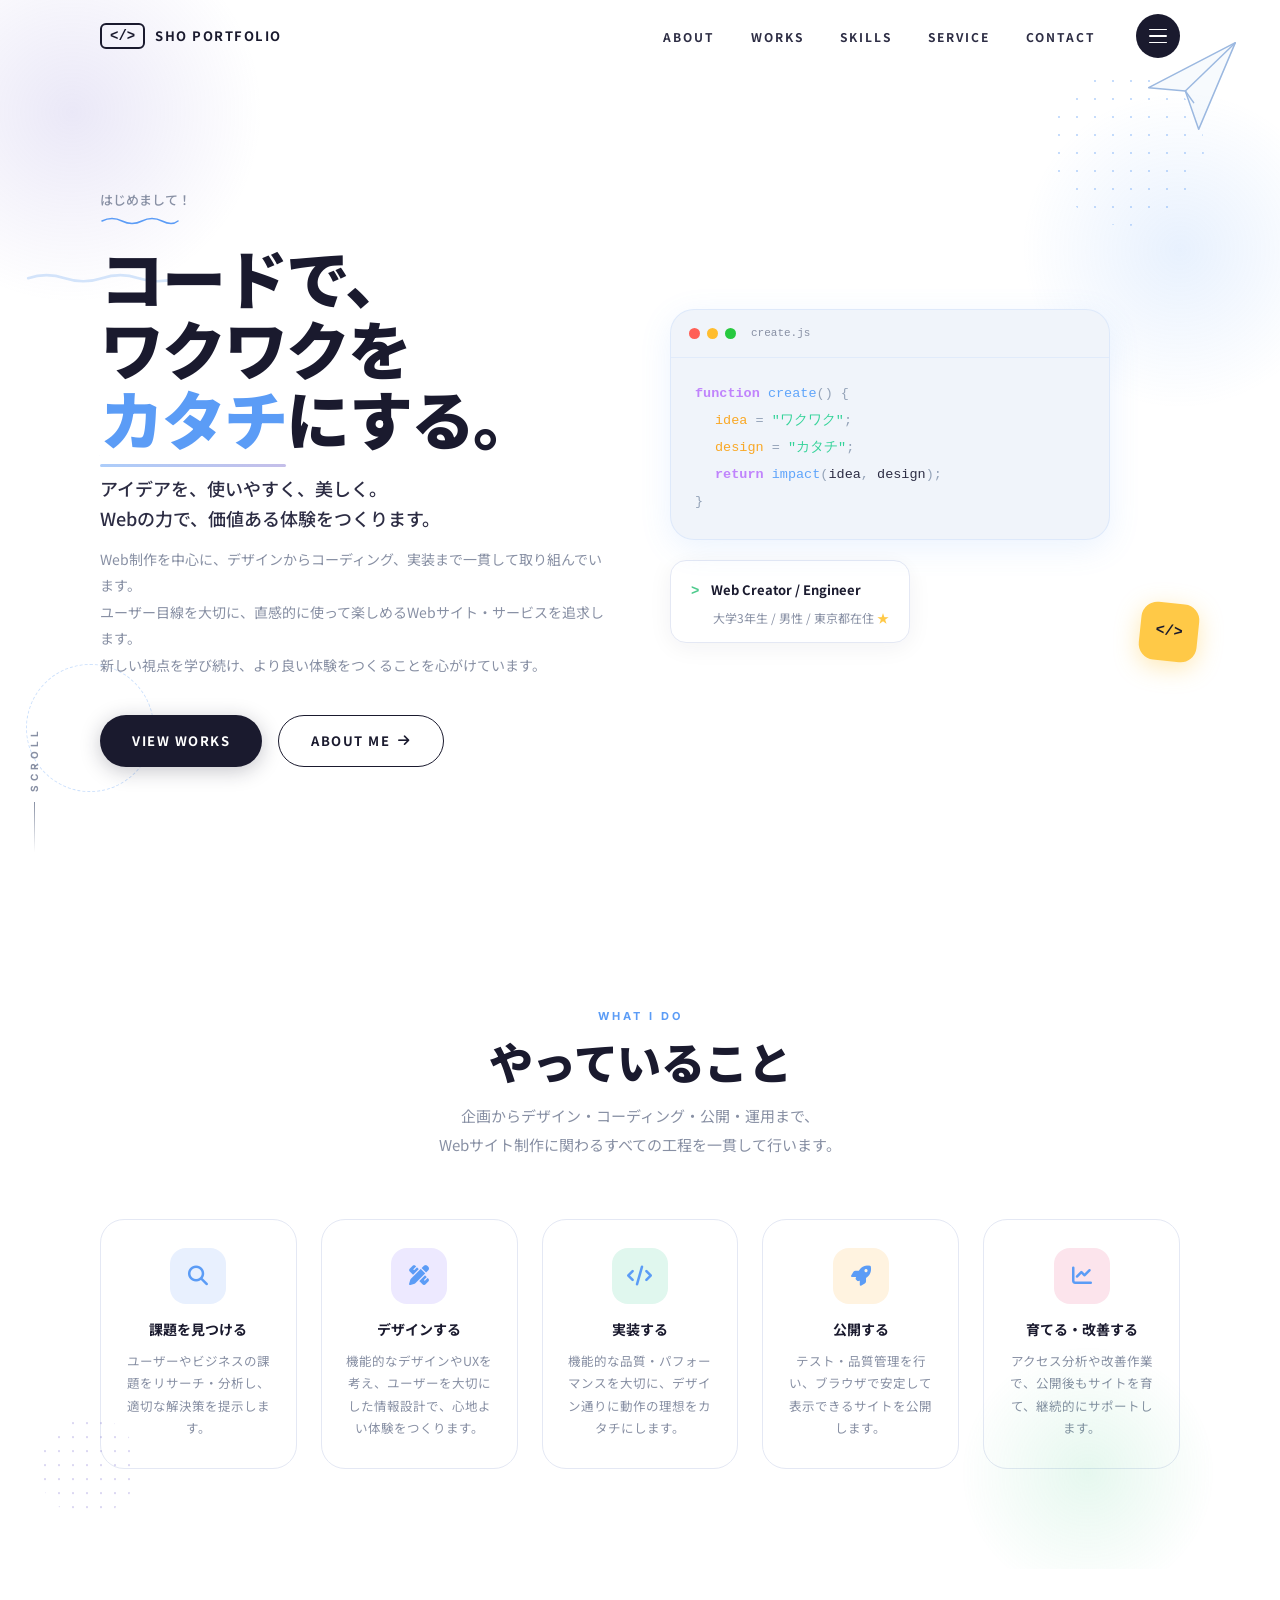
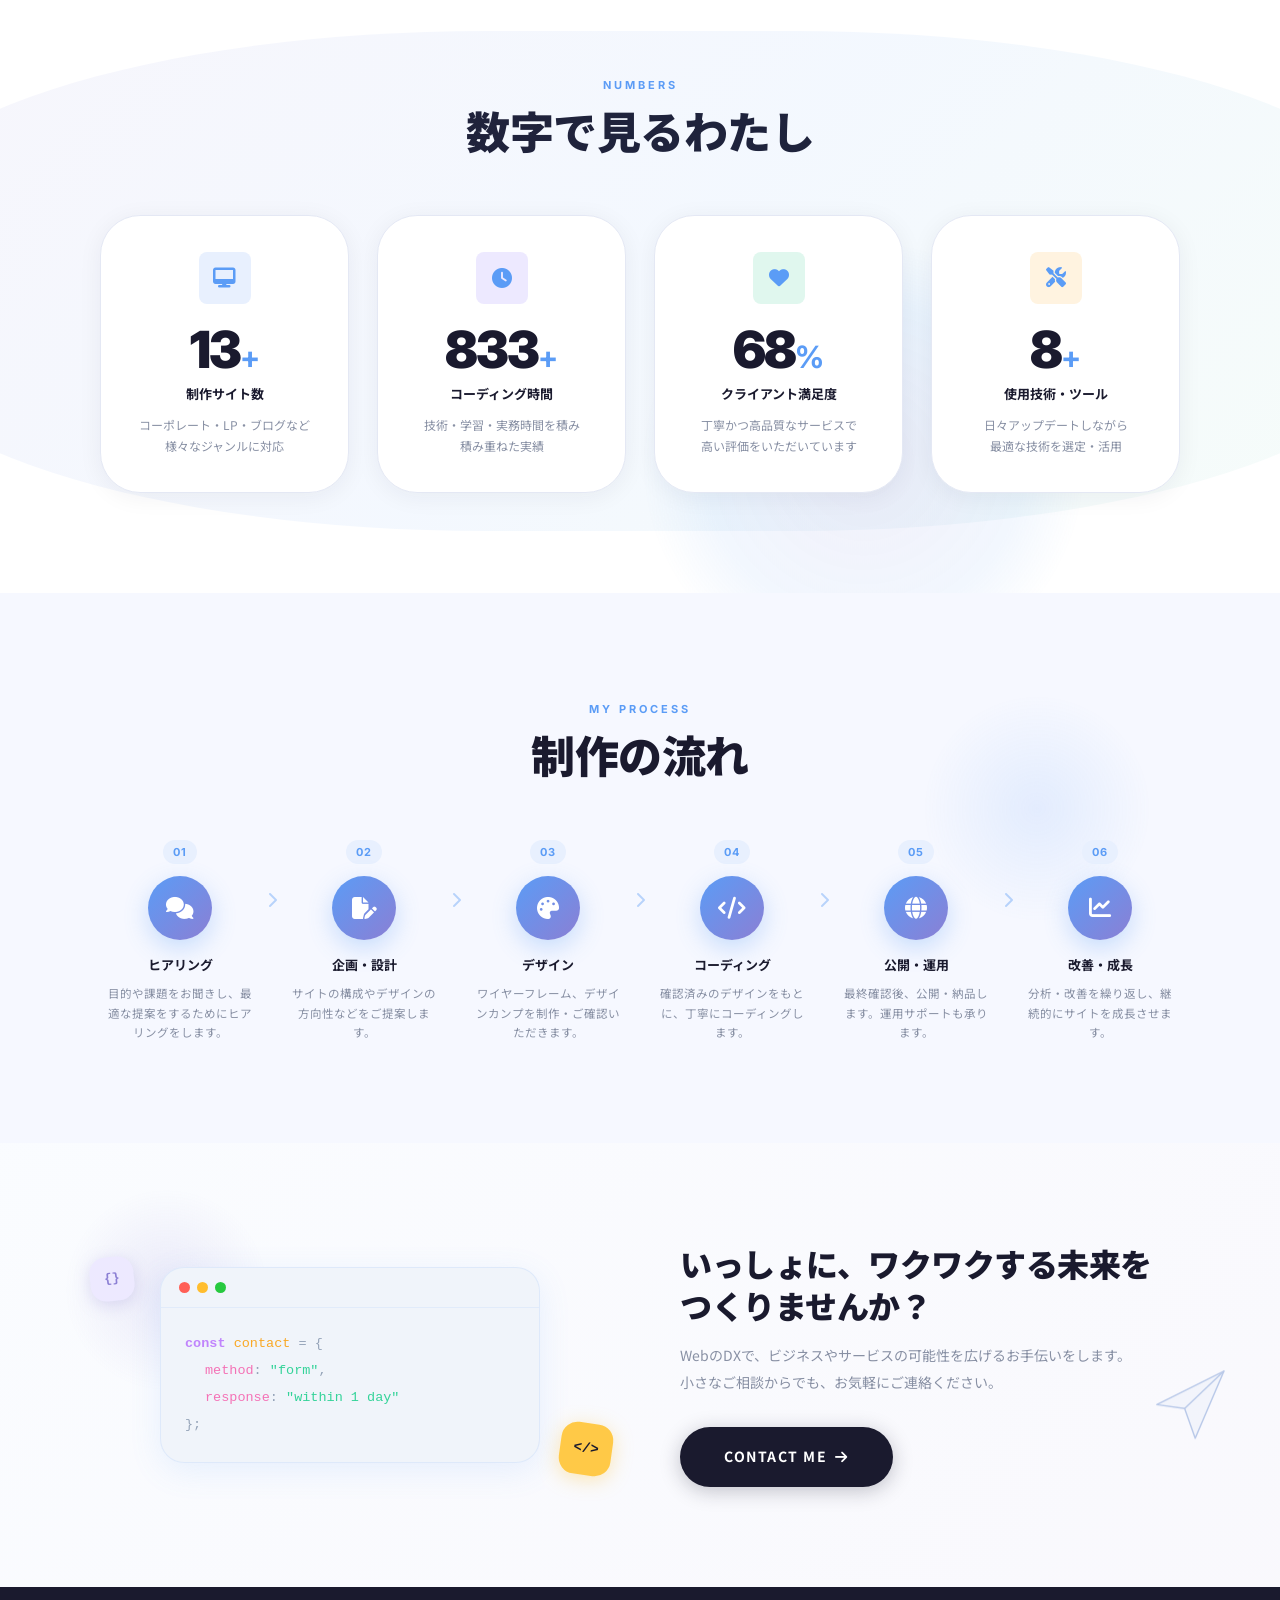
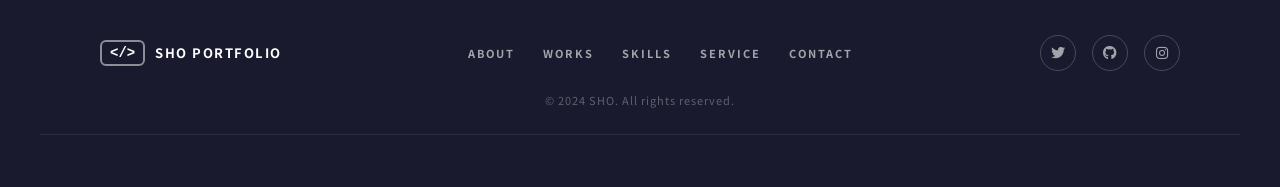
==== portfoliov3/index.html @ 8bfba723 "a" ====
<!DOCTYPE html>
<html lang="ja">
<head>
  <meta charset="UTF-8">
  <meta name="viewport" content="width=device-width, initial-scale=1.0">
  <title>SHO PORTFOLIO | Web Creator &amp; Engineer</title>
  <meta name="description" content="アイデアをカタチにするWeb Creator & Engineer SHOのポートフォリオサイト。">
  <link rel="preconnect" href="https://fonts.googleapis.com">
  <link rel="preconnect" href="https://fonts.gstatic.com" crossorigin>
  <link href="https://fonts.googleapis.com/css2?family=Noto+Sans+JP:wght@300;400;500;700;900&family=Inter:wght@300;400;500;600;700;900&display=swap" rel="stylesheet">
  <link rel="stylesheet" href="https://cdnjs.cloudflare.com/ajax/libs/font-awesome/6.5.1/css/all.min.css">
  <link rel="stylesheet" href="css/style.css">
</head>
<body class="page-top">

  <!-- ============================
       HEADER
  ============================= -->
  <header class="header" id="header">
    <div class="container header-inner">
      <a href="index.html" class="logo">
        <span class="logo-bracket">&lt;/&gt;</span>
        <span class="logo-text">SHO PORTFOLIO</span>
      </a>
      <nav class="gnav" id="gnav">
        <ul class="gnav-list">
          <li><a href="about.html" class="gnav-link">ABOUT</a></li>
          <li><a href="works.html" class="gnav-link">WORKS</a></li>
          <li><a href="skills.html" class="gnav-link">SKILLS</a></li>
          <li><a href="service.html" class="gnav-link">SERVICE</a></li>
          <li><a href="#contact" class="gnav-link">CONTACT</a></li>
        </ul>
      </nav>
      <button class="menu-toggle" id="menuToggle" aria-label="メニューを開く" aria-expanded="false">
        <span class="menu-toggle-icon">
          <span class="bar"></span>
          <span class="bar"></span>
          <span class="bar"></span>
        </span>
      </button>
    </div>
  </header>

  <!-- ============================
       FULLSCREEN MENU
  ============================= -->
  <div class="fullscreen-nav" id="fullscreenNav" aria-hidden="true">
    <div class="fullscreen-nav-bg"></div>
    <div class="fullscreen-nav-inner">
      <nav class="fullscreen-menu-nav">
        <ul>
          <li class="fn-item" style="--i:1"><a href="index.html" class="fn-link"><span class="fn-num">00.</span>TOP</a></li>
          <li class="fn-item" style="--i:2"><a href="about.html" class="fn-link"><span class="fn-num">01.</span>ABOUT</a></li>
          <li class="fn-item" style="--i:3"><a href="works.html" class="fn-link"><span class="fn-num">02.</span>WORKS</a></li>
          <li class="fn-item" style="--i:4"><a href="skills.html" class="fn-link"><span class="fn-num">03.</span>SKILLS</a></li>
          <li class="fn-item" style="--i:5"><a href="service.html" class="fn-link"><span class="fn-num">04.</span>SERVICE</a></li>
          <li class="fn-item" style="--i:6"><a href="#contact" class="fn-link"><span class="fn-num">05.</span>CONTACT</a></li>
        </ul>
      </nav>
      <div class="fullscreen-nav-footer">
        <div class="fn-social">
          <a href="#" class="fn-social-link" aria-label="Twitter"><i class="fab fa-twitter"></i></a>
          <a href="#" class="fn-social-link" aria-label="GitHub"><i class="fab fa-github"></i></a>
          <a href="#" class="fn-social-link" aria-label="Instagram"><i class="fab fa-instagram"></i></a>
        </div>
        <p class="fn-copy">&copy; 2024 SHO. All rights reserved.</p>
      </div>
    </div>
  </div>

  <main>
    <!-- ============================
         HERO
    ============================= -->
    <section class="hero" id="top">
      <!-- 装飾要素 -->
      <div class="deco deco-blob-purple" data-parallax="-0.08" aria-hidden="true"></div>
      <div class="deco deco-blob-blue"   data-parallax="0.05"  aria-hidden="true"></div>
      <div class="deco deco-dots"        data-parallax="0.07"  aria-hidden="true"></div>
      <div class="deco deco-circle"      data-parallax="-0.04" aria-hidden="true"></div>
      <div class="deco deco-airplane"    data-parallax="-0.1"  aria-hidden="true">
        <svg viewBox="0 0 120 120" fill="none" xmlns="http://www.w3.org/2000/svg">
          <path d="M8 62 L112 8 L68 112 L52 66 Z" stroke="#9bb8e0" stroke-width="1.8" stroke-linejoin="round" fill="rgba(155,184,224,0.08)"/>
          <path d="M52 66 L112 8" stroke="#9bb8e0" stroke-width="1.8"/>
          <path d="M52 66 L62 80" stroke="#9bb8e0" stroke-width="1.8" stroke-linecap="round"/>
        </svg>
      </div>
      <div class="deco deco-squiggle-1" aria-hidden="true">
        <svg viewBox="0 0 150 16" fill="none"><path d="M2 8 Q20 2 38 8 Q56 14 74 8 Q92 2 110 8 Q128 14 148 8" stroke="#b8d4f8" stroke-width="2.5" fill="none" stroke-linecap="round"/></svg>
      </div>

      <!-- スクロールインジケーター（hero 直下に配置） -->
      <div class="scroll-indicator" aria-hidden="true">
        <span class="scroll-text">SCROLL</span>
        <span class="scroll-line"></span>
      </div>

      <div class="container hero-inner">
        <!-- 左：テキストコンテンツ -->
        <div class="hero-content" data-animate="fade-up">
          <p class="hero-greeting">
            はじめまして！
            <svg class="greeting-squiggle" viewBox="0 0 80 10" fill="none"><path d="M2 6 Q12 1 22 6 Q32 11 42 6 Q52 1 62 6 Q72 11 78 6" stroke="#5b9cf6" stroke-width="1.5" fill="none" stroke-linecap="round"/></svg>
          </p>
          <h1 class="hero-heading">
            コードで、<br>
            ワクワクを<br>
            <em class="hero-heading-accent">カタチ</em>にする。
          </h1>
          <p class="hero-sub">
            アイデアを、使いやすく、美しく。<br>
            Webの力で、価値ある体験をつくります。
          </p>
          <p class="hero-desc">
            Web制作を中心に、デザインからコーディング、実装まで一貫して取り組んでいます。<br>
            ユーザー目線を大切に、直感的に使って楽しめるWebサイト・サービスを追求します。<br>
            新しい視点を学び続け、より良い体験をつくることを心がけています。
          </p>
          <div class="hero-actions">
            <a href="works.html" class="btn btn-primary">VIEW WORKS</a>
            <a href="about.html" class="btn btn-ghost">ABOUT ME <i class="fas fa-arrow-right"></i></a>
          </div>
        </div>

        <!-- 右：コードウィンドウ -->
        <div class="hero-visual" data-animate="fade-up" data-delay="200">
          <div class="code-window float-anim">
            <div class="code-win-bar">
              <span class="win-dot dot-red"></span>
              <span class="win-dot dot-yellow"></span>
              <span class="win-dot dot-green"></span>
              <span class="win-filename">create.js</span>
            </div>
            <div class="code-win-body">
              <div class="code-line"><span class="tk-keyword">function</span> <span class="tk-fn">create</span><span class="tk-punc">() {</span></div>
              <div class="code-line code-indent"><span class="tk-var">idea</span> <span class="tk-op">=</span> <span class="tk-string">"ワクワク"</span><span class="tk-punc">;</span></div>
              <div class="code-line code-indent"><span class="tk-var">design</span> <span class="tk-op">=</span> <span class="tk-string">"カタチ"</span><span class="tk-punc">;</span></div>
              <div class="code-line code-indent"><span class="tk-keyword">return</span> <span class="tk-fn">impact</span><span class="tk-punc">(</span>idea<span class="tk-punc">,</span> design<span class="tk-punc">);</span></div>
              <div class="code-line"><span class="tk-punc">}</span></div>
            </div>
          </div>
          <div class="code-badge float-anim-delay" aria-hidden="true">
            <span>&lt;/&gt;</span>
          </div>
          <div class="hero-badge">
            <span class="badge-prompt">&gt;</span>
            <span class="badge-role">Web Creator / Engineer</span>
            <div class="badge-info">大学3年生 / 男性 / 東京都在住 <span class="badge-star">★</span></div>
          </div>
        </div>
      </div>
    </section>

    <!-- ============================
         WHAT I DO
    ============================= -->
    <section class="what-i-do section">
      <div class="deco deco-blob-green" data-parallax="0.04" aria-hidden="true"></div>
      <div class="deco deco-dots-sm"   data-parallax="0.06" aria-hidden="true"></div>
      <div class="container">
        <div class="section-header" data-animate="fade-up">
          <p class="section-label">What I Do</p>
          <h2 class="section-title">やっていること</h2>
          <p class="section-desc">
            企画からデザイン・コーディング・公開・運用まで、<br>
            Webサイト制作に関わるすべての工程を一貫して行います。
          </p>
        </div>

        <div class="what-grid">
          <div class="what-card" data-animate="fade-up" data-delay="0">
            <div class="what-icon-wrap" style="--icon-clr:#e8f0fe">
              <i class="fas fa-magnifying-glass"></i>
            </div>
            <h3 class="what-title">課題を見つける</h3>
            <p class="what-text">ユーザーやビジネスの課題をリサーチ・分析し、適切な解決策を提示します。</p>
          </div>
          <div class="what-card" data-animate="fade-up" data-delay="80">
            <div class="what-icon-wrap" style="--icon-clr:#ede9ff">
              <i class="fas fa-pen-ruler"></i>
            </div>
            <h3 class="what-title">デザインする</h3>
            <p class="what-text">機能的なデザインやUXを考え、ユーザーを大切にした情報設計で、心地よい体験をつくります。</p>
          </div>
          <div class="what-card" data-animate="fade-up" data-delay="160">
            <div class="what-icon-wrap" style="--icon-clr:#e0f7ee">
              <i class="fas fa-code"></i>
            </div>
            <h3 class="what-title">実装する</h3>
            <p class="what-text">機能的な品質・パフォーマンスを大切に、デザイン通りに動作の理想をカタチにします。</p>
          </div>
          <div class="what-card" data-animate="fade-up" data-delay="240">
            <div class="what-icon-wrap" style="--icon-clr:#fff3e0">
              <i class="fas fa-rocket"></i>
            </div>
            <h3 class="what-title">公開する</h3>
            <p class="what-text">テスト・品質管理を行い、ブラウザで安定して表示できるサイトを公開します。</p>
          </div>
          <div class="what-card" data-animate="fade-up" data-delay="320">
            <div class="what-icon-wrap" style="--icon-clr:#fce4ec">
              <i class="fas fa-chart-line"></i>
            </div>
            <h3 class="what-title">育てる・改善する</h3>
            <p class="what-text">アクセス分析や改善作業で、公開後もサイトを育て、継続的にサポートします。</p>
          </div>
        </div>
      </div>
    </section>

    <!-- ============================
         NUMBERS
    ============================= -->
    <section class="numbers section">
      <div class="deco deco-blob-lavender" data-parallax="-0.03" aria-hidden="true"></div>
      <div class="container">
        <div class="section-header" data-animate="fade-up">
          <p class="section-label">Numbers</p>
          <h2 class="section-title">数字で見るわたし</h2>
        </div>

        <div class="numbers-grid">
          <div class="numbers-card" data-animate="scale-up" data-delay="0">
            <div class="numbers-icon-wrap" style="--icon-clr:#e8f0fe">
              <i class="fas fa-desktop"></i>
            </div>
            <div class="numbers-value">
              <span class="counter" data-target="20">0</span><span class="numbers-unit">+</span>
            </div>
            <div class="numbers-label">制作サイト数</div>
            <p class="numbers-desc">コーポレート・LP・ブログなど<br>様々なジャンルに対応</p>
          </div>
          <div class="numbers-card" data-animate="scale-up" data-delay="100">
            <div class="numbers-icon-wrap" style="--icon-clr:#ede9ff">
              <i class="fas fa-clock"></i>
            </div>
            <div class="numbers-value">
              <span class="counter" data-target="1200">0</span><span class="numbers-unit">+</span>
            </div>
            <div class="numbers-label">コーディング時間</div>
            <p class="numbers-desc">技術・学習・実務時間を積み<br>積み重ねた実績</p>
          </div>
          <div class="numbers-card" data-animate="scale-up" data-delay="200">
            <div class="numbers-icon-wrap" style="--icon-clr:#e0f7ee">
              <i class="fas fa-heart"></i>
            </div>
            <div class="numbers-value">
              <span class="counter" data-target="98">0</span><span class="numbers-unit">%</span>
            </div>
            <div class="numbers-label">クライアント満足度</div>
            <p class="numbers-desc">丁寧かつ高品質なサービスで<br>高い評価をいただいています</p>
          </div>
          <div class="numbers-card" data-animate="scale-up" data-delay="300">
            <div class="numbers-icon-wrap" style="--icon-clr:#fff3e0">
              <i class="fas fa-screwdriver-wrench"></i>
            </div>
            <div class="numbers-value">
              <span class="counter" data-target="12">0</span><span class="numbers-unit">+</span>
            </div>
            <div class="numbers-label">使用技術・ツール</div>
            <p class="numbers-desc">日々アップデートしながら<br>最適な技術を選定・活用</p>
          </div>
        </div>
      </div>
    </section>

    <!-- ============================
         PROCESS
    ============================= -->
    <section class="process section">
      <div class="deco deco-blob-blue-sm" data-parallax="0.05" aria-hidden="true"></div>
      <div class="container">
        <div class="section-header" data-animate="fade-up">
          <p class="section-label">My Process</p>
          <h2 class="section-title">制作の流れ</h2>
        </div>

        <div class="process-track">
          <div class="process-step" data-animate="fade-up" data-delay="0">
            <div class="step-num">01</div>
            <div class="step-icon-wrap">
              <i class="fas fa-comments"></i>
            </div>
            <div class="step-name">ヒアリング</div>
            <p class="step-desc">目的や課題をお聞きし、最適な提案をするためにヒアリングをします。</p>
          </div>
          <div class="process-arrow" aria-hidden="true"><i class="fas fa-chevron-right"></i></div>
          <div class="process-step" data-animate="fade-up" data-delay="80">
            <div class="step-num">02</div>
            <div class="step-icon-wrap">
              <i class="fas fa-file-pen"></i>
            </div>
            <div class="step-name">企画・設計</div>
            <p class="step-desc">サイトの構成やデザインの方向性などをご提案します。</p>
          </div>
          <div class="process-arrow" aria-hidden="true"><i class="fas fa-chevron-right"></i></div>
          <div class="process-step" data-animate="fade-up" data-delay="160">
            <div class="step-num">03</div>
            <div class="step-icon-wrap">
              <i class="fas fa-palette"></i>
            </div>
            <div class="step-name">デザイン</div>
            <p class="step-desc">ワイヤーフレーム、デザインカンプを制作・ご確認いただきます。</p>
          </div>
          <div class="process-arrow" aria-hidden="true"><i class="fas fa-chevron-right"></i></div>
          <div class="process-step" data-animate="fade-up" data-delay="240">
            <div class="step-num">04</div>
            <div class="step-icon-wrap">
              <i class="fas fa-code"></i>
            </div>
            <div class="step-name">コーディング</div>
            <p class="step-desc">確認済みのデザインをもとに、丁寧にコーディングします。</p>
          </div>
          <div class="process-arrow" aria-hidden="true"><i class="fas fa-chevron-right"></i></div>
          <div class="process-step" data-animate="fade-up" data-delay="320">
            <div class="step-num">05</div>
            <div class="step-icon-wrap">
              <i class="fas fa-globe"></i>
            </div>
            <div class="step-name">公開・運用</div>
            <p class="step-desc">最終確認後、公開・納品します。運用サポートも承ります。</p>
          </div>
          <div class="process-arrow" aria-hidden="true"><i class="fas fa-chevron-right"></i></div>
          <div class="process-step" data-animate="fade-up" data-delay="400">
            <div class="step-num">06</div>
            <div class="step-icon-wrap">
              <i class="fas fa-chart-line"></i>
            </div>
            <div class="step-name">改善・成長</div>
            <p class="step-desc">分析・改善を繰り返し、継続的にサイトを成長させます。</p>
          </div>
        </div>
      </div>
    </section>

    <!-- ============================
         CTA
    ============================= -->
    <section class="cta-section section" id="contact">
      <div class="deco deco-blob-purple-sm" data-parallax="-0.06" aria-hidden="true"></div>
      <div class="deco deco-airplane-2"     data-parallax="0.08"  aria-hidden="true">
        <svg viewBox="0 0 80 80" fill="none"><path d="M5 40 L75 5 L45 75 L34 44 Z" stroke="#b8c8e8" stroke-width="1.5" stroke-linejoin="round" fill="rgba(184,200,232,0.1)"/><path d="M34 44 L75 5" stroke="#b8c8e8" stroke-width="1.5"/></svg>
      </div>
      <div class="container cta-inner">
        <div class="cta-visual" data-animate="fade-up">
          <div class="cta-code-window float-anim">
            <div class="code-win-bar">
              <span class="win-dot dot-red"></span>
              <span class="win-dot dot-yellow"></span>
              <span class="win-dot dot-green"></span>
            </div>
            <div class="code-win-body">
              <div class="code-line"><span class="tk-keyword">const</span> <span class="tk-var">contact</span> <span class="tk-op">=</span> <span class="tk-punc">{</span></div>
              <div class="code-line code-indent"><span class="tk-key">method</span><span class="tk-punc">:</span> <span class="tk-string">"form"</span><span class="tk-punc">,</span></div>
              <div class="code-line code-indent"><span class="tk-key">response</span><span class="tk-punc">:</span> <span class="tk-string">"within 1 day"</span></div>
              <div class="code-line"><span class="tk-punc">};</span></div>
            </div>
          </div>
          <div class="cta-badge-1 float-anim-delay" aria-hidden="true"><span>&lt;/&gt;</span></div>
          <div class="cta-badge-2 float-anim" aria-hidden="true" style="animation-delay:1.2s"><span>{}</span></div>
        </div>

        <div class="cta-content" data-animate="fade-up" data-delay="150">
          <h2 class="cta-title">
            いっしょに、ワクワクする未来を<br>つくりませんか？
          </h2>
          <p class="cta-desc">
            WebのDXで、ビジネスやサービスの可能性を広げるお手伝いをします。<br>
            小さなご相談からでも、お気軽にご連絡ください。
          </p>
          <a href="mailto:contact@example.com" class="btn btn-primary btn-lg">
            CONTACT ME <i class="fas fa-arrow-right"></i>
          </a>
        </div>
      </div>
    </section>
  </main>

  <!-- ============================
       FOOTER
  ============================= -->
  <footer class="footer">
    <div class="container footer-inner">
      <a href="index.html" class="logo">
        <span class="logo-bracket">&lt;/&gt;</span>
        <span class="logo-text">SHO PORTFOLIO</span>
      </a>
      <nav class="footer-nav" aria-label="フッターナビゲーション">
        <a href="about.html">ABOUT</a>
        <a href="works.html">WORKS</a>
        <a href="skills.html">SKILLS</a>
        <a href="service.html">SERVICE</a>
        <a href="#contact">CONTACT</a>
      </nav>
      <div class="footer-social">
        <a href="#" aria-label="Twitter"><i class="fab fa-twitter"></i></a>
        <a href="#" aria-label="GitHub"><i class="fab fa-github"></i></a>
        <a href="#" aria-label="Instagram"><i class="fab fa-instagram"></i></a>
      </div>
      <p class="footer-copy">&copy; 2024 SHO. All rights reserved.</p>
    </div>
  </footer>

  <script src="js/main.js"></script>
</body>
</html>
---- portfoliov3/css/style.css ----
/* =====================================================
   SHO PORTFOLIO – style.css
   共通スタイル + TOPページ + レスポンシブ
   ===================================================== */

/* =====================================================
   0. CSS Variables (Design Tokens)
   ===================================================== */
:root {
  /* Colors */
  --clr-bg:          #ffffff;
  --clr-bg-soft:     #f6f8ff;
  --clr-bg-numbers:  #f0f3ff;
  --clr-primary:     #1a1a2e;
  --clr-text:        #2d2d44;
  --clr-text-muted:  #8890a4;
  --clr-accent:      #5b9cf6;
  --clr-accent-dark: #3a7de0;
  --clr-accent-light:#e8f0fe;
  --clr-purple:      #8b7fd4;
  --clr-purple-light:#ede9ff;
  --clr-green:       #4ecb8d;
  --clr-green-light: #e0f7ee;
  --clr-yellow:      #ffc947;
  --clr-yellow-light:#fff3d4;
  --clr-border:      #e4e8f4;
  --clr-code-bg:     #f0f4fa;

  /* Shadows */
  --shadow-sm:  0 2px 8px  rgba(91,156,246,.08);
  --shadow-md:  0 8px 32px rgba(91,156,246,.12);
  --shadow-lg:  0 20px 60px rgba(91,156,246,.15);
  --shadow-card:0 4px 24px rgba(26, 26, 46,.06);

  /* Radii */
  --radius-sm:  8px;
  --radius-md:  16px;
  --radius-lg:  24px;
  --radius-xl:  40px;
  --radius-full:9999px;

  /* Typography */
  --font:       'Noto Sans JP','Inter','Helvetica Neue',sans-serif;
  --font-code:  'Courier New','Monaco',monospace;

  /* Layout */
  --header-h:   72px;
  --container:  1200px;
  --px:         clamp(20px, 5vw, 60px);

  /* Transitions */
  --ease:       cubic-bezier(.4,0,.2,1);
  --ease-out:   cubic-bezier(.0,0,.2,1);
  --ease-spring:cubic-bezier(.34,1.56,.64,1);
}

/* =====================================================
   1. Reset & Base
   ===================================================== */
*, *::before, *::after { box-sizing: border-box; margin: 0; padding: 0; }

html {
  font-size: 16px;
  scroll-behavior: smooth;
  -webkit-text-size-adjust: 100%;
}

body {
  font-family: var(--font);
  color: var(--clr-text);
  background: var(--clr-bg);
  line-height: 1.7;
  overflow-x: hidden;
  -webkit-font-smoothing: antialiased;
}

img, svg { max-width: 100%; display: block; }
a { color: inherit; text-decoration: none; }
ul, ol { list-style: none; }
em { font-style: normal; }
button { cursor: pointer; border: none; background: none; font-family: inherit; }

/* =====================================================
   2. Layout Utilities
   ===================================================== */
.container {
  width: 100%;
  max-width: var(--container);
  margin-inline: auto;
  padding-inline: var(--px);
}

.section {
  padding-block: 100px;
  position: relative;
  overflow: hidden;
}

/* =====================================================
   3. Typography
   ===================================================== */
.section-label {
  display: inline-block;
  font-size: 11px;
  font-weight: 700;
  letter-spacing: 3px;
  text-transform: uppercase;
  color: var(--clr-accent);
  margin-bottom: 10px;
  font-family: 'Inter', sans-serif;
}

.section-title {
  font-size: clamp(28px, 4vw, 44px);
  font-weight: 900;
  color: var(--clr-primary);
  line-height: 1.15;
  letter-spacing: -0.5px;
}

.section-desc {
  font-size: 15px;
  color: var(--clr-text-muted);
  line-height: 1.9;
  margin-top: 16px;
}

.section-header {
  text-align: center;
  margin-bottom: 60px;
}

/* =====================================================
   4. Buttons
   ===================================================== */
.btn {
  display: inline-flex;
  align-items: center;
  gap: 8px;
  padding: 14px 32px;
  border-radius: var(--radius-full);
  font-size: 13px;
  font-weight: 700;
  letter-spacing: 1.5px;
  text-transform: uppercase;
  transition: transform .25s var(--ease-spring),
              box-shadow .25s var(--ease),
              background .25s var(--ease);
  position: relative;
  overflow: hidden;
}
.btn::after {
  content: '';
  position: absolute;
  inset: 0;
  background: rgba(255,255,255,.12);
  opacity: 0;
  transition: opacity .2s;
}
.btn:hover::after { opacity: 1; }
.btn:hover { transform: translateY(-2px); }
.btn:active { transform: translateY(0); }

.btn-primary {
  background: var(--clr-primary);
  color: #fff;
  box-shadow: 0 4px 20px rgba(26,26,46,.25);
}
.btn-primary:hover {
  box-shadow: 0 8px 32px rgba(26,26,46,.35);
}

.btn-ghost {
  background: transparent;
  color: var(--clr-primary);
  border: 1.5px solid var(--clr-primary);
}
.btn-ghost:hover {
  background: var(--clr-primary);
  color: #fff;
}

.btn-outline-accent {
  background: transparent;
  color: var(--clr-accent);
  border: 1.5px solid var(--clr-accent);
}
.btn-outline-accent:hover {
  background: var(--clr-accent);
  color: #fff;
}

.btn-lg {
  padding: 18px 44px;
  font-size: 14px;
}

/* =====================================================
   5. Decorative Elements
   ===================================================== */
.deco {
  position: absolute;
  pointer-events: none;
  user-select: none;
  will-change: transform;
  z-index: 0;
}

/* Blob shapes */
.deco-blob-purple {
  width: clamp(200px, 30vw, 440px);
  height: clamp(200px, 30vw, 440px);
  background: radial-gradient(ellipse, rgba(139,127,212,.18) 0%, transparent 70%);
  border-radius: 60% 40% 50% 70% / 60% 50% 70% 40%;
  top: -80px; left: -120px;
  animation: blobMorph 12s ease-in-out infinite alternate;
}
.deco-blob-blue {
  width: clamp(150px, 25vw, 360px);
  height: clamp(150px, 25vw, 360px);
  background: radial-gradient(ellipse, rgba(91,156,246,.14) 0%, transparent 70%);
  border-radius: 70% 30% 60% 40% / 40% 60% 30% 70%;
  top: 10%; right: -60px;
  animation: blobMorph 15s ease-in-out infinite alternate-reverse;
}
.deco-blob-green {
  width: clamp(120px, 20vw, 300px);
  height: clamp(120px, 20vw, 300px);
  background: radial-gradient(ellipse, rgba(78,203,141,.14) 0%, transparent 70%);
  border-radius: 40% 60% 70% 30% / 60% 40% 50% 60%;
  bottom: 0; right: 5%;
  animation: blobMorph 10s ease-in-out infinite alternate;
}
.deco-blob-lavender {
  width: clamp(200px, 35vw, 600px);
  height: clamp(200px, 35vw, 600px);
  background: radial-gradient(ellipse, rgba(139,127,212,.12) 0%, rgba(91,156,246,.08) 50%, transparent 70%);
  border-radius: 50%;
  top: 50%; left: 50%;
  transform: translate(-50%, -50%);
}
.deco-blob-blue-sm {
  width: clamp(100px, 18vw, 240px);
  height: clamp(100px, 18vw, 240px);
  background: radial-gradient(ellipse, rgba(91,156,246,.12) 0%, transparent 70%);
  border-radius: 60% 40% 70% 30% / 50% 60% 40% 70%;
  top: 0; right: 10%;
  animation: blobMorph 9s ease-in-out infinite alternate;
}
.deco-blob-purple-sm {
  width: clamp(100px, 16vw, 220px);
  height: clamp(100px, 16vw, 220px);
  background: radial-gradient(ellipse, rgba(139,127,212,.14) 0%, transparent 70%);
  border-radius: 70% 30% 50% 50% / 40% 60% 60% 40%;
  bottom: 10%; left: 5%;
  animation: blobMorph 11s ease-in-out infinite alternate-reverse;
}

/* Dots pattern */
.deco-dots {
  width: clamp(80px, 12vw, 160px);
  height: clamp(80px, 12vw, 160px);
  background-image: radial-gradient(circle, rgba(91,156,246,.35) 1.5px, transparent 1.5px);
  background-size: 18px 18px;
  top: 8%; right: 6%;
  border-radius: 50%;
}
.deco-dots-sm {
  width: clamp(60px, 8vw, 100px);
  height: clamp(60px, 8vw, 100px);
  background-image: radial-gradient(circle, rgba(139,127,212,.3) 1.2px, transparent 1.2px);
  background-size: 14px 14px;
  bottom: 15%; left: 3%;
  border-radius: 50%;
}

/* Circle outline */
.deco-circle {
  width: clamp(80px,10vw,140px);
  height: clamp(80px,10vw,140px);
  border: 1.5px dashed rgba(91,156,246,.3);
  border-radius: 50%;
  bottom: 12%; left: 2%;
}

/* Paper airplane */
.deco-airplane {
  width: clamp(60px, 8vw, 100px);
  top: 4%; right: 3%;
  animation: floatAirplane 8s ease-in-out infinite;
}
.deco-airplane-2 {
  width: clamp(50px, 6vw, 80px);
  top: 5%; right: 4%;
  animation: floatAirplane 6s ease-in-out infinite reverse;
}

/* Squiggle */
.deco-squiggle-1 {
  width: clamp(80px, 12vw, 160px);
  top: 30%; left: 2%;
  opacity: .6;
}

/* =====================================================
   6. Floating Animations
   ===================================================== */
@keyframes float {
  0%, 100% { transform: translateY(0); }
  50%       { transform: translateY(-14px); }
}
@keyframes floatAirplane {
  0%   { transform: translateY(0) rotate(-5deg); }
  50%  { transform: translateY(-12px) rotate(5deg); }
  100% { transform: translateY(0) rotate(-5deg); }
}
@keyframes blobMorph {
  0%   { border-radius: 60% 40% 50% 70% / 60% 50% 70% 40%; }
  50%  { border-radius: 40% 60% 70% 30% / 50% 70% 30% 60%; }
  100% { border-radius: 70% 30% 40% 60% / 40% 60% 50% 70%; }
}
@keyframes scrollDrop {
  0%   { transform: scaleY(0); transform-origin: top; }
  40%  { transform: scaleY(1); transform-origin: top; }
  60%  { transform: scaleY(1); transform-origin: bottom; }
  100% { transform: scaleY(0); transform-origin: bottom; }
}
@keyframes pulse {
  0%, 100% { opacity: 1; }
  50%       { opacity: .5; }
}

.float-anim        { animation: float 5s ease-in-out infinite; }
.float-anim-delay  { animation: float 5s ease-in-out infinite 1s; }

/* =====================================================
   7. Scroll Animations (Intersection Observer)
   ===================================================== */
[data-animate] {
  opacity: 0;
  transition-property: opacity, transform;
  transition-duration: .75s;
  transition-timing-function: var(--ease-out);
}
[data-animate="fade-up"]   { transform: translateY(40px); }
[data-animate="fade-in"]   { transform: none; }
[data-animate="scale-up"]  { transform: scale(.9); }
[data-animate="fade-left"] { transform: translateX(40px); }
[data-animate="fade-right"]{ transform: translateX(-40px); }

[data-animate].is-visible {
  opacity: 1;
  transform: none;
}

/* =====================================================
   8. Header
   ===================================================== */
.header {
  position: fixed;
  top: 0; left: 0; right: 0;
  height: var(--header-h);
  z-index: 900;
  transition: background .35s var(--ease),
              box-shadow .35s var(--ease),
              backdrop-filter .35s;
}
.header.scrolled {
  background: rgba(255,255,255,.88);
  backdrop-filter: blur(16px);
  -webkit-backdrop-filter: blur(16px);
  box-shadow: 0 1px 0 var(--clr-border), var(--shadow-sm);
}

.header-inner {
  display: flex;
  align-items: center;
  height: 100%;
  gap: 40px;
}

/* Logo */
.logo {
  display: flex;
  align-items: center;
  gap: 10px;
  color: var(--clr-primary);
  font-weight: 700;
  font-size: 13px;
  letter-spacing: 1.5px;
  text-transform: uppercase;
  transition: opacity .2s;
  flex-shrink: 0;
}
.logo:hover { opacity: .75; }
.logo-bracket {
  font-family: var(--font-code);
  font-size: 14px;
  font-weight: 700;
  padding: 4px 8px;
  border: 2px solid var(--clr-primary);
  border-radius: 6px;
  line-height: 1;
  letter-spacing: 0;
}

/* Global Nav */
.gnav { margin-left: auto; }
.gnav-list {
  display: flex;
  gap: 36px;
}
.gnav-link {
  font-size: 12px;
  font-weight: 700;
  letter-spacing: 2px;
  text-transform: uppercase;
  color: var(--clr-text);
  position: relative;
  padding-bottom: 4px;
  transition: color .2s;
}
.gnav-link::after {
  content: '';
  position: absolute;
  bottom: -2px; left: 50%;
  width: 4px; height: 4px;
  background: var(--clr-accent);
  border-radius: 50%;
  transform: translateX(-50%) scale(0);
  transition: transform .25s var(--ease-spring);
}
.gnav-link:hover,
.gnav-link.active { color: var(--clr-accent); }
.gnav-link.active::after { transform: translateX(-50%) scale(1); }

/* Menu Toggle Button */
.menu-toggle {
  display: flex;
  align-items: center;
  justify-content: center;
  width: 44px;
  height: 44px;
  border-radius: 50%;
  background: var(--clr-primary);
  flex-shrink: 0;
  transition: transform .25s var(--ease-spring),
              background .25s;
  position: relative;
  z-index: 1000;
}
.menu-toggle:hover { transform: scale(1.08); }
.menu-toggle-icon {
  display: flex;
  flex-direction: column;
  gap: 5px;
  width: 18px;
}
.menu-toggle .bar {
  display: block;
  width: 100%;
  height: 1.5px;
  background: #fff;
  border-radius: 2px;
  transition: transform .35s var(--ease),
              opacity .25s,
              width .25s;
  transform-origin: center;
}
/* Open state */
.menu-toggle.is-open .bar:nth-child(1) { transform: translateY(6.5px) rotate(45deg); }
.menu-toggle.is-open .bar:nth-child(2) { opacity: 0; width: 0; }
.menu-toggle.is-open .bar:nth-child(3) { transform: translateY(-6.5px) rotate(-45deg); }

/* =====================================================
   9. Fullscreen Navigation
   ===================================================== */
.fullscreen-nav {
  position: fixed;
  inset: 0;
  z-index: 800;
  pointer-events: none;
}
.fullscreen-nav-bg {
  position: absolute;
  inset: 0;
  background: #0d0d1e;
  clip-path: circle(0% at calc(100% - 22px - var(--px)) calc(var(--header-h)/2));
  transition: clip-path .75s cubic-bezier(.77,0,.175,1);
}
.fullscreen-nav.is-open {
  pointer-events: all;
}
.fullscreen-nav.is-open .fullscreen-nav-bg {
  clip-path: circle(160% at calc(100% - 22px - var(--px)) calc(var(--header-h)/2));
}

.fullscreen-nav-inner {
  position: relative;
  height: 100%;
  display: flex;
  flex-direction: column;
  justify-content: center;
  align-items: flex-start;
  padding: calc(var(--header-h) + 40px) var(--px) 60px;
  gap: 40px;
}

.fullscreen-menu-nav ul {
  display: flex;
  flex-direction: column;
  gap: 4px;
}

.fn-item {
  opacity: 0;
  transform: translateY(30px);
  transition: opacity .4s var(--ease-out),
              transform .5s var(--ease-out);
}
.fullscreen-nav.is-open .fn-item {
  opacity: 1;
  transform: none;
  transition-delay: calc(var(--i) * 70ms + 300ms);
}

.fn-link {
  display: flex;
  align-items: baseline;
  gap: 16px;
  font-size: clamp(36px, 7vw, 72px);
  font-weight: 900;
  color: rgba(255,255,255,.9);
  line-height: 1.1;
  letter-spacing: -1px;
  transition: color .2s, transform .2s;
}
.fn-link:hover { color: var(--clr-accent); transform: translateX(10px); }
.fn-num {
  font-size: clamp(12px, 1.5vw, 16px);
  font-weight: 500;
  color: rgba(255,255,255,.35);
  letter-spacing: 2px;
  font-family: 'Inter', sans-serif;
}

.fullscreen-nav-footer {
  opacity: 0;
  transition: opacity .4s var(--ease-out) .7s;
}
.fullscreen-nav.is-open .fullscreen-nav-footer { opacity: 1; }

.fn-social {
  display: flex;
  gap: 20px;
  margin-bottom: 16px;
}
.fn-social-link {
  display: flex;
  align-items: center;
  justify-content: center;
  width: 40px; height: 40px;
  border: 1px solid rgba(255,255,255,.2);
  border-radius: 50%;
  color: rgba(255,255,255,.6);
  font-size: 15px;
  transition: border-color .2s, color .2s, transform .2s;
}
.fn-social-link:hover {
  border-color: var(--clr-accent);
  color: var(--clr-accent);
  transform: scale(1.1);
}

.fn-copy {
  font-size: 12px;
  color: rgba(255,255,255,.3);
  letter-spacing: 1px;
}

/* =====================================================
   10. Hero Section
   ===================================================== */
.hero {
  min-height: 100vh;
  padding-top: calc(var(--header-h) + 60px);
  padding-bottom: 80px;
  position: relative;
  overflow: hidden;
  display: flex;
  align-items: center;
}

.hero-inner {
  display: grid;
  grid-template-columns: 1fr 1fr;
  gap: 60px;
  align-items: center;
  position: relative;
  z-index: 1;
  width: 100%;
}

/* Scroll Indicator – hero section の絶対配置（左端） */
.scroll-indicator {
  position: absolute;
  left: clamp(12px, 2vw, 28px);
  bottom: 48px;
  display: flex;
  flex-direction: column;
  align-items: center;
  gap: 10px;
  z-index: 2;
}
.scroll-text {
  writing-mode: vertical-lr;
  transform: rotate(180deg);
  font-size: 10px;
  font-weight: 700;
  letter-spacing: 4px;
  text-transform: uppercase;
  color: var(--clr-text-muted);
  font-family: 'Inter', sans-serif;
}
.scroll-line {
  width: 1px;
  height: 50px;
  background: linear-gradient(to bottom, var(--clr-text-muted), transparent);
  animation: scrollDrop 2s ease-in-out infinite;
}

/* Hero Content */
.hero-greeting {
  display: inline-flex;
  flex-direction: column;
  gap: 4px;
  font-size: 13px;
  font-weight: 500;
  color: var(--clr-text-muted);
  margin-bottom: 16px;
}
.greeting-squiggle {
  width: 80px;
}

.hero-heading {
  font-size: clamp(40px, 5.5vw, 64px);
  font-weight: 900;
  line-height: 1.1;
  letter-spacing: -2px;
  color: var(--clr-primary);
  margin-bottom: 20px;
}
.hero-heading-accent {
  color: var(--clr-accent);
  position: relative;
}
.hero-heading-accent::after {
  content: '';
  position: absolute;
  bottom: -4px; left: 0;
  width: 100%; height: 3px;
  background: linear-gradient(90deg, var(--clr-accent), var(--clr-purple));
  border-radius: 2px;
  opacity: .5;
}

.hero-sub {
  font-size: clamp(15px, 1.8vw, 18px);
  font-weight: 500;
  line-height: 1.7;
  color: var(--clr-text);
  margin-bottom: 12px;
}

.hero-desc {
  font-size: 14px;
  line-height: 1.9;
  color: var(--clr-text-muted);
  margin-bottom: 36px;
}

.hero-actions {
  display: flex;
  gap: 16px;
  flex-wrap: wrap;
}

/* Code Window */
.hero-visual {
  position: relative;
  display: flex;
  flex-direction: column;
  gap: 20px;
  align-items: flex-start;
}

.code-window {
  background: var(--clr-code-bg);
  border-radius: var(--radius-lg);
  overflow: visible;
  width: 100%;
  max-width: 440px;
  box-shadow: var(--shadow-md);
  position: relative;
  border: 1px solid rgba(91,156,246,.12);
}

.code-win-bar {
  display: flex;
  align-items: center;
  gap: 7px;
  padding: 14px 18px;
  border-bottom: 1px solid rgba(91,156,246,.1);
}
.win-dot {
  width: 11px; height: 11px;
  border-radius: 50%;
  display: block;
}
.dot-red    { background: #ff5f56; }
.dot-yellow { background: #ffbd2e; }
.dot-green  { background: #27c93f; }
.win-filename {
  margin-left: 8px;
  font-size: 11px;
  color: var(--clr-text-muted);
  font-family: var(--font-code);
}

.code-win-body {
  padding: 22px 24px 24px;
  font-family: var(--font-code);
  font-size: 13.5px;
  line-height: 2;
  user-select: text;
}

.code-line { white-space: pre; }
.code-indent { padding-left: 20px; }

/* Syntax tokens */
.tk-keyword { color: #c084fc; font-weight: 600; }
.tk-fn      { color: #60a5fa; }
.tk-var     { color: #f9a825; }
.tk-string  { color: #34d399; }
.tk-punc    { color: #94a3b8; }
.tk-op      { color: #94a3b8; }
.tk-key     { color: #f472b6; }
.tk-num     { color: #fb923c; }

/* Code Badge (yellow </> ) */
.code-badge {
  position: absolute;
  right: -18px; bottom: -18px;
  width: 58px; height: 58px;
  background: var(--clr-yellow);
  border-radius: var(--radius-md);
  display: flex;
  align-items: center;
  justify-content: center;
  font-family: var(--font-code);
  font-size: 15px;
  font-weight: 700;
  color: var(--clr-primary);
  box-shadow: 0 6px 24px rgba(255,201,71,.4);
  transform: rotate(6deg);
}

/* Hero Badge */
.hero-badge {
  background: #fff;
  border-radius: var(--radius-md);
  padding: 14px 20px;
  box-shadow: var(--shadow-card);
  border: 1px solid var(--clr-border);
  max-width: 320px;
}
.badge-prompt {
  font-family: var(--font-code);
  color: var(--clr-green);
  font-weight: 700;
  margin-right: 8px;
  font-size: 14px;
}
.badge-role {
  font-size: 13px;
  font-weight: 700;
  color: var(--clr-primary);
}
.badge-info {
  font-size: 12px;
  color: var(--clr-text-muted);
  margin-top: 4px;
  padding-left: 22px;
}
.badge-star { color: var(--clr-yellow); }

/* =====================================================
   11. What I Do Section
   ===================================================== */
.what-i-do {
  background: var(--clr-bg);
}

.what-grid {
  display: grid;
  grid-template-columns: repeat(5, 1fr);
  gap: 24px;
}

.what-card {
  background: #fff;
  border: 1px solid var(--clr-border);
  border-radius: var(--radius-lg);
  padding: 28px 22px;
  text-align: center;
  transition: transform .3s var(--ease-spring),
              box-shadow .3s var(--ease),
              border-color .3s;
}
.what-card:hover {
  transform: translateY(-6px);
  box-shadow: var(--shadow-md);
  border-color: rgba(91,156,246,.25);
}

.what-icon-wrap {
  width: 56px; height: 56px;
  border-radius: var(--radius-md);
  background: var(--icon-clr, var(--clr-accent-light));
  display: flex;
  align-items: center;
  justify-content: center;
  margin: 0 auto 16px;
  font-size: 20px;
  color: var(--clr-accent);
  transition: transform .25s var(--ease-spring);
}
.what-card:hover .what-icon-wrap {
  transform: scale(1.1) rotate(-5deg);
}

.what-title {
  font-size: 14px;
  font-weight: 700;
  color: var(--clr-primary);
  margin-bottom: 10px;
  line-height: 1.4;
}

.what-text {
  font-size: 12.5px;
  color: var(--clr-text-muted);
  line-height: 1.8;
}

/* =====================================================
   12. Numbers Section
   ===================================================== */
.numbers {
  background: var(--clr-bg);
  padding-block: 100px;
  position: relative;
  overflow: hidden;
}
.numbers::before {
  content: '';
  position: absolute;
  inset: 10% -10%;
  background: linear-gradient(135deg, rgba(139,127,212,.07) 0%, rgba(91,156,246,.07) 50%, rgba(78,203,141,.05) 100%);
  border-radius: 40%;
  z-index: 0;
}

.numbers-grid {
  display: grid;
  grid-template-columns: repeat(4, 1fr);
  gap: 28px;
  position: relative;
  z-index: 1;
}

.numbers-card {
  background: #fff;
  border-radius: var(--radius-xl);
  padding: 36px 24px;
  text-align: center;
  box-shadow: var(--shadow-card);
  border: 1px solid var(--clr-border);
  transition: transform .3s var(--ease-spring),
              box-shadow .3s var(--ease);
}
.numbers-card:hover {
  transform: translateY(-8px) scale(1.02);
  box-shadow: var(--shadow-lg);
}

.numbers-icon-wrap {
  width: 52px; height: 52px;
  border-radius: var(--radius-sm);
  background: var(--icon-clr, var(--clr-accent-light));
  display: flex;
  align-items: center;
  justify-content: center;
  margin: 0 auto 20px;
  font-size: 20px;
  color: var(--clr-accent);
}

.numbers-value {
  font-size: clamp(36px, 4vw, 52px);
  font-weight: 900;
  color: var(--clr-primary);
  line-height: 1;
  margin-bottom: 8px;
  font-family: 'Inter', sans-serif;
  letter-spacing: -2px;
}
.numbers-unit {
  font-size: .6em;
  font-weight: 700;
  color: var(--clr-accent);
  letter-spacing: 0;
}

.numbers-label {
  font-size: 13px;
  font-weight: 700;
  color: var(--clr-primary);
  margin-bottom: 10px;
}

.numbers-desc {
  font-size: 12px;
  color: var(--clr-text-muted);
  line-height: 1.7;
}

/* =====================================================
   13. Process Section
   ===================================================== */
.process {
  background: var(--clr-bg-soft);
  padding-block: 100px;
  position: relative;
  overflow: hidden;
}

.process-track {
  display: flex;
  align-items: flex-start;
  justify-content: center;
  gap: 0;
  position: relative;
}

.process-step {
  display: flex;
  flex-direction: column;
  align-items: center;
  text-align: center;
  flex: 1;
  max-width: 160px;
  padding: 0 8px;
}

.step-num {
  font-size: 11px;
  font-weight: 700;
  font-family: 'Inter', sans-serif;
  color: var(--clr-accent);
  letter-spacing: 1px;
  margin-bottom: 12px;
  background: var(--clr-accent-light);
  padding: 3px 10px;
  border-radius: var(--radius-full);
}

.step-icon-wrap {
  width: 64px; height: 64px;
  background: linear-gradient(135deg, #5b9cf6, #8b7fd4);
  border-radius: 50%;
  display: flex;
  align-items: center;
  justify-content: center;
  font-size: 22px;
  color: #fff;
  margin-bottom: 14px;
  box-shadow: 0 8px 24px rgba(91,156,246,.3);
  transition: transform .3s var(--ease-spring),
              box-shadow .3s;
}
.process-step:hover .step-icon-wrap {
  transform: scale(1.1);
  box-shadow: 0 12px 32px rgba(91,156,246,.4);
}

.step-name {
  font-size: 13px;
  font-weight: 700;
  color: var(--clr-primary);
  margin-bottom: 8px;
}

.step-desc {
  font-size: 11.5px;
  color: var(--clr-text-muted);
  line-height: 1.7;
}

.process-arrow {
  display: flex;
  align-items: center;
  justify-content: center;
  color: rgba(91,156,246,.4);
  font-size: 16px;
  padding-top: 52px;
  flex-shrink: 0;
  width: 24px;
}

/* =====================================================
   14. CTA Section
   ===================================================== */
.cta-section {
  background: var(--clr-bg);
  padding-block: 100px;
  position: relative;
  overflow: hidden;
}
.cta-section::before {
  content: '';
  position: absolute;
  inset: 0;
  background: linear-gradient(135deg, rgba(91,156,246,.03) 0%, rgba(139,127,212,.05) 100%);
}

.cta-inner {
  display: grid;
  grid-template-columns: 1fr 1fr;
  gap: 80px;
  align-items: center;
  position: relative;
  z-index: 1;
}

.cta-visual {
  position: relative;
  display: flex;
  justify-content: center;
}

.cta-code-window {
  width: 100%;
  max-width: 380px;
  background: var(--clr-code-bg);
  border-radius: var(--radius-lg);
  box-shadow: var(--shadow-md);
  border: 1px solid rgba(91,156,246,.12);
}

.cta-badge-1 {
  position: absolute;
  right: -12px; bottom: -12px;
  width: 52px; height: 52px;
  background: var(--clr-yellow);
  border-radius: var(--radius-md);
  display: flex;
  align-items: center;
  justify-content: center;
  font-family: var(--font-code);
  font-size: 14px;
  font-weight: 700;
  color: var(--clr-primary);
  box-shadow: 0 4px 20px rgba(255,201,71,.4);
  transform: rotate(8deg);
}
.cta-badge-2 {
  position: absolute;
  left: -10px; top: -10px;
  width: 44px; height: 44px;
  background: var(--clr-purple-light);
  border-radius: var(--radius-md);
  display: flex;
  align-items: center;
  justify-content: center;
  font-family: var(--font-code);
  font-size: 13px;
  font-weight: 700;
  color: var(--clr-purple);
  box-shadow: 0 4px 16px rgba(139,127,212,.25);
  transform: rotate(-6deg);
}

.cta-title {
  font-size: clamp(22px, 2.8vw, 32px);
  font-weight: 900;
  color: var(--clr-primary);
  line-height: 1.3;
  letter-spacing: -0.5px;
  margin-bottom: 16px;
}

.cta-desc {
  font-size: 14px;
  color: var(--clr-text-muted);
  line-height: 1.9;
  margin-bottom: 32px;
}

/* =====================================================
   15. Footer
   ===================================================== */
.footer {
  background: var(--clr-primary);
  color: rgba(255,255,255,.7);
  padding-block: 48px 32px;
}

.footer-inner {
  display: flex;
  flex-wrap: wrap;
  align-items: center;
  justify-content: space-between;
  gap: 20px 32px;
  padding-bottom: 24px;
  border-bottom: 1px solid rgba(255,255,255,.08);
  margin-bottom: 20px;
}

.footer .logo {
  color: #fff;
}
.footer .logo-bracket {
  border-color: rgba(255,255,255,.5);
}

.footer-nav {
  display: flex;
  gap: 28px;
  justify-content: center;
}
.footer-nav a {
  font-size: 11px;
  font-weight: 700;
  letter-spacing: 2px;
  text-transform: uppercase;
  color: rgba(255,255,255,.6);
  transition: color .2s;
}
.footer-nav a:hover { color: #fff; }

.footer-social {
  display: flex;
  gap: 16px;
}
.footer-social a {
  width: 36px; height: 36px;
  border: 1px solid rgba(255,255,255,.2);
  border-radius: 50%;
  display: flex;
  align-items: center;
  justify-content: center;
  color: rgba(255,255,255,.6);
  font-size: 14px;
  transition: border-color .2s, color .2s, transform .2s;
}
.footer-social a:hover {
  border-color: var(--clr-accent);
  color: var(--clr-accent);
  transform: scale(1.1);
}

.footer-copy {
  width: 100%;
  text-align: center;
  font-size: 11px;
  letter-spacing: 1px;
  color: rgba(255,255,255,.3);
}

/* =====================================================
   16. Page-specific Hero Variants (Other Pages)
   ===================================================== */
.page-hero {
  padding-top: calc(var(--header-h) + 80px);
  padding-bottom: 80px;
  padding-inline: var(--px);
  position: relative;
  overflow: hidden;
}
.page-hero-inner {
  display: grid;
  grid-template-columns: 1fr 1fr;
  gap: 60px;
  align-items: center;
  max-width: var(--container);
  margin-inline: auto;
}
.page-hero-title {
  font-size: clamp(52px, 8vw, 100px);
  font-weight: 900;
  color: var(--clr-primary);
  letter-spacing: -3px;
  line-height: 1;
  margin-bottom: 8px;
}
.page-hero-subtitle {
  font-size: 14px;
  color: var(--clr-text-muted);
  font-weight: 500;
  margin-bottom: 20px;
}
.page-hero-desc {
  font-size: 14px;
  line-height: 1.9;
  color: var(--clr-text-muted);
}

/* =====================================================
   17. Shared Component: Tag Badges
   ===================================================== */
.tag {
  display: inline-block;
  padding: 4px 12px;
  border-radius: var(--radius-full);
  font-size: 11px;
  font-weight: 700;
  letter-spacing: 1px;
  text-transform: uppercase;
}
.tag-blue   { background: var(--clr-accent-light); color: var(--clr-accent); }
.tag-purple { background: var(--clr-purple-light); color: var(--clr-purple); }
.tag-green  { background: var(--clr-green-light);  color: var(--clr-green); }
.tag-yellow { background: var(--clr-yellow-light); color: #a07800; }

/* =====================================================
   18. Shared Component: Section CTA Banner
   ===================================================== */
.section-cta-banner {
  background: linear-gradient(135deg, rgba(91,156,246,.06), rgba(139,127,212,.06));
  border: 1px solid var(--clr-border);
  border-radius: var(--radius-xl);
  padding: 48px 60px;
  display: flex;
  align-items: center;
  justify-content: space-between;
  gap: 40px;
  margin-top: 80px;
  position: relative;
  overflow: hidden;
}
.section-cta-banner::before {
  content: '';
  position: absolute;
  top: -40%; right: -5%;
  width: 200px; height: 200px;
  background: radial-gradient(circle, rgba(91,156,246,.1), transparent);
  border-radius: 50%;
}

/* =====================================================
   19. Skill Bar Component (for skills.html)
   ===================================================== */
.skill-bar-wrap {
  display: flex;
  align-items: center;
  gap: 12px;
  margin-bottom: 14px;
}
.skill-bar-name { font-size: 13px; font-weight: 500; min-width: 110px; }
.skill-bar-track {
  flex: 1;
  height: 5px;
  background: var(--clr-border);
  border-radius: 3px;
  overflow: hidden;
}
.skill-bar-fill {
  height: 100%;
  background: linear-gradient(90deg, var(--clr-accent), var(--clr-purple));
  border-radius: 3px;
  width: 0;
  transition: width 1.2s var(--ease-out);
}
.skill-bar-pct { font-size: 12px; color: var(--clr-text-muted); font-weight: 600; min-width: 36px; text-align: right; }

/* =====================================================
   20. Responsive – Tablet (≤ 1024px)
   ===================================================== */
@media (max-width: 1024px) {
  .what-grid {
    grid-template-columns: repeat(3, 1fr);
  }
  /* 5枚目のカードを中央に寄せる */
  .what-grid .what-card:nth-child(5) {
    grid-column: 2 / 3;
  }

  .numbers-grid {
    grid-template-columns: repeat(2, 1fr);
  }

  .process-track {
    flex-wrap: wrap;
    justify-content: center;
    gap: 16px;
  }
  .process-arrow { display: none; }
  .process-step {
    flex: 0 0 calc(33.33% - 16px);
    max-width: 180px;
  }

  .cta-inner {
    gap: 48px;
  }

  .footer-inner {
    flex-direction: column;
    align-items: center;
    text-align: center;
  }
  .footer-nav { flex-wrap: wrap; justify-content: center; }
}

/* =====================================================
   21. Responsive – Mobile (≤ 768px)
   ===================================================== */
@media (max-width: 768px) {
  :root {
    --px: 20px;
  }

  .section { padding-block: 64px; }

  /* Header */
  .gnav { display: none; }

  /* Hero */
  .hero {
    min-height: auto;
    padding-top: calc(var(--header-h) + 40px);
    padding-bottom: 60px;
  }
  .hero-inner {
    grid-template-columns: 1fr;
    gap: 40px;
  }
  .hero-heading { font-size: clamp(34px, 10vw, 48px); letter-spacing: -1px; }
  .hero-desc { font-size: 13px; }
  .scroll-indicator { display: none; }

  .code-window { max-width: 100%; }
  .code-badge  { right: -10px; bottom: -10px; width: 46px; height: 46px; }

  /* What I Do */
  .what-grid {
    grid-template-columns: repeat(2, 1fr);
    gap: 16px;
  }

  /* Numbers */
  .numbers-grid {
    grid-template-columns: repeat(2, 1fr);
    gap: 16px;
  }
  .numbers-card { padding: 24px 16px; }

  /* Process */
  .process-step {
    flex: 0 0 calc(50% - 16px);
    max-width: 160px;
  }

  /* CTA */
  .cta-inner {
    grid-template-columns: 1fr;
    gap: 40px;
    text-align: center;
  }
  .cta-visual { justify-content: center; }
  .cta-code-window { max-width: 300px; }

  /* Footer */
  .footer-nav { gap: 16px; }

  /* Section CTA Banner */
  .section-cta-banner {
    flex-direction: column;
    text-align: center;
    padding: 36px 28px;
  }

  /* Page hero */
  .page-hero-inner {
    grid-template-columns: 1fr;
    gap: 32px;
  }
}

/* =====================================================
   22. Responsive – Small Mobile (≤ 480px)
   ===================================================== */
@media (max-width: 480px) {
  .hero-heading { font-size: 34px; }
  .hero-actions { flex-direction: column; align-items: flex-start; }

  .what-grid {
    grid-template-columns: 1fr;
  }

  .numbers-grid {
    grid-template-columns: 1fr;
  }

  .process-step {
    flex: 0 0 100%;
    max-width: 100%;
  }
  .step-desc { display: none; }

  .fn-link { font-size: clamp(28px, 10vw, 48px); }
}

/* =====================================================
   23. Accessibility & Focus
   ===================================================== */
:focus-visible {
  outline: 2px solid var(--clr-accent);
  outline-offset: 3px;
  border-radius: 4px;
}

/* Reduced motion */
@media (prefers-reduced-motion: reduce) {
  *, *::before, *::after {
    animation-duration: .01ms !important;
    transition-duration: .01ms !important;
  }
}

/* =====================================================
   24. Utility Helpers
   ===================================================== */
.visually-hidden {
  position: absolute;
  width: 1px; height: 1px;
  margin: -1px; padding: 0; border: 0;
  overflow: hidden;
  clip: rect(0,0,0,0);
  white-space: nowrap;
}
.text-accent  { color: var(--clr-accent); }
.text-muted   { color: var(--clr-text-muted); }
.fw-bold      { font-weight: 700; }
.fw-black     { font-weight: 900; }
.text-center  { text-align: center; }
.mt-8  { margin-top:  8px; }
.mt-16 { margin-top: 16px; }
.mt-24 { margin-top: 24px; }
.mt-40 { margin-top: 40px; }
.mb-40 { margin-bottom: 40px; }
.pos-relative { position: relative; }

/* =====================================================
   WORKS PAGE STYLES
   ===================================================== */

/* ── Works Hero ── */
.works-hero {
  padding-top: calc(var(--header-h) + 72px);
  padding-bottom: 56px;
  position: relative;
  overflow: hidden;
}
.works-hero-inner {
  display: flex;
  flex-direction: column;
  gap: 36px;
  max-width: var(--container);
  margin-inline: auto;
  padding-inline: var(--px);
  position: relative;
  z-index: 1;
}
.works-page-title {
  font-size: clamp(64px, 10vw, 110px);
  font-weight: 900;
  letter-spacing: -4px;
  line-height: 1;
  color: var(--clr-primary);
  margin-bottom: 4px;
}
.works-page-subtitle {
  display: inline-flex;
  flex-direction: column;
  gap: 4px;
  font-size: 15px;
  font-weight: 700;
  color: var(--clr-accent);
  letter-spacing: 1px;
  margin-bottom: 8px;
}
.works-title-squiggle { width: 120px; }
.works-hero-desc {
  font-size: 14.5px;
  line-height: 1.9;
  color: var(--clr-text-muted);
}

/* ── フィルタータブ ── */
.works-filter {
  display: flex;
  gap: 8px;
  flex-wrap: wrap;
}
.filter-tab {
  padding: 10px 24px;
  border-radius: var(--radius-full);
  font-size: 12px;
  font-weight: 700;
  letter-spacing: 1.5px;
  text-transform: uppercase;
  border: 1.5px solid var(--clr-border);
  background: transparent;
  color: var(--clr-text-muted);
  cursor: pointer;
  transition: background .22s var(--ease),
              color .22s var(--ease),
              border-color .22s var(--ease),
              transform .2s var(--ease-spring),
              box-shadow .22s;
  font-family: var(--font);
}
.filter-tab:hover {
  border-color: var(--clr-primary);
  color: var(--clr-primary);
  transform: translateY(-1px);
}
.filter-tab.active {
  background: var(--clr-primary);
  color: #fff;
  border-color: var(--clr-primary);
  box-shadow: 0 4px 16px rgba(26,26,46,.2);
}

/* ── ピックアップ実績 ── */
.pickup-section { background: var(--clr-bg); }

.pickup-heading-row {
  display: flex;
  align-items: center;
  justify-content: space-between;
  margin-bottom: 48px;
}
.pickup-script {
  font-family: 'Caveat', cursive;
  font-size: 32px;
  font-weight: 700;
  color: var(--clr-accent);
  line-height: 1;
  letter-spacing: 0;
  transform: rotate(-2deg);
  display: inline-block;
}

/* ピックアップアイテム */
.pickup-item {
  display: flex;
  gap: 56px;
  align-items: center;
  margin-bottom: 72px;
}
.pickup-item:last-child { margin-bottom: 0; }
.pickup-reverse { flex-direction: row-reverse; }

.pickup-item-img-wrap {
  flex: 1.2;
  border-radius: var(--radius-xl);
  overflow: hidden;
  box-shadow: var(--shadow-lg);
  transition: transform .4s var(--ease-spring),
              box-shadow .4s var(--ease);
}
.pickup-item:hover .pickup-item-img-wrap {
  transform: translateY(-6px) scale(1.01);
  box-shadow: 0 28px 80px rgba(26,26,46,.18);
}

/* モックアッププレースホルダー */
.pickup-mockup-placeholder {
  height: 340px;
  display: flex;
  align-items: center;
  justify-content: center;
  gap: 16px;
  padding: 24px;
  position: relative;
}
.naturely-bg  { background: linear-gradient(135deg, #a8edea 0%, #fed6e3 100%); }
.focusflow-bg { background: linear-gradient(135deg, #0f0c29 0%, #302b63 50%, #24243e 100%); }

.mockup-screen {
  background: #fff;
  border-radius: 12px;
  width: 65%;
  height: 85%;
  box-shadow: 0 8px 32px rgba(0,0,0,.15);
  overflow: hidden;
  display: flex;
  flex-direction: column;
}
.mockup-dark { background: #1a1a2e; }
.mockup-bar {
  display: flex;
  gap: 5px;
  padding: 8px 12px;
  background: rgba(0,0,0,.05);
  border-bottom: 1px solid rgba(0,0,0,.06);
}
.m-dot {
  width: 8px; height: 8px;
  border-radius: 50%;
  background: rgba(0,0,0,.15);
}
.mockup-content {
  flex: 1;
  padding: 12px;
  display: flex;
  align-items: center;
  justify-content: center;
}
.mockup-tagline {
  font-size: 13px;
  font-weight: 700;
  color: #333;
  text-align: center;
  line-height: 1.5;
  letter-spacing: .5px;
}
.mockup-dashboard {
  display: flex;
  gap: 8px;
  align-items: stretch;
  padding: 8px;
}
.dash-sidebar {
  width: 28%;
  background: rgba(91,156,246,.15);
  border-radius: 6px;
}
.dash-main {
  flex: 1;
  display: flex;
  flex-direction: column;
  gap: 6px;
}
.dash-card {
  background: rgba(91,156,246,.1);
  border-radius: 6px;
  flex: 1;
}
.dash-card-sm { flex: .6; }
.mockup-phone-wrap {
  width: 24%;
  display: flex;
  align-items: center;
}
.mockup-phone {
  width: 100%;
  aspect-ratio: 9/18;
  background: #fff;
  border-radius: 20px;
  box-shadow: 0 6px 24px rgba(0,0,0,.2);
  padding: 8px 6px;
}
.mockup-phone-inner {
  background: rgba(168,237,234,.4);
  border-radius: 14px;
  height: 100%;
}

/* ピックアップ情報エリア */
.pickup-item-info { flex: 1; }

.pickup-title {
  font-size: clamp(18px, 2.2vw, 24px);
  font-weight: 700;
  color: var(--clr-primary);
  line-height: 1.4;
  margin-top: 12px;
  margin-bottom: 16px;
  letter-spacing: -.3px;
}
.pickup-brand {
  font-size: 1.15em;
  font-weight: 900;
  color: var(--clr-primary);
}

.tech-stack {
  display: flex;
  flex-wrap: wrap;
  gap: 7px;
  margin-bottom: 18px;
}
.tech-badge {
  display: inline-block;
  padding: 5px 13px;
  background: var(--clr-bg-soft);
  border: 1px solid var(--clr-border);
  border-radius: var(--radius-full);
  font-size: 11.5px;
  font-weight: 600;
  color: var(--clr-text);
  transition: background .2s, border-color .2s, color .2s;
}
.tech-badge:hover {
  background: var(--clr-accent-light);
  border-color: var(--clr-accent);
  color: var(--clr-accent);
}
.pickup-desc {
  font-size: 14px;
  line-height: 1.9;
  color: var(--clr-text-muted);
  margin-bottom: 24px;
}
.pickup-actions {
  display: flex;
  gap: 12px;
  flex-wrap: wrap;
}
.btn-sm {
  padding: 11px 24px;
  font-size: 12px;
}

/* ── その他の制作実績グリッド ── */
.other-works-section { background: var(--clr-bg-soft); }

.works-grid {
  display: grid;
  grid-template-columns: repeat(4, 1fr);
  gap: 24px;
  margin-bottom: 48px;
}

.works-card {
  background: #fff;
  border: 1px solid var(--clr-border);
  border-radius: var(--radius-lg);
  overflow: hidden;
  cursor: pointer;
  transition: transform .35s var(--ease-spring),
              box-shadow .35s var(--ease),
              border-color .35s;
  position: relative;
}
.works-card:hover {
  transform: translateY(-10px) scale(1.02);
  box-shadow: 0 20px 60px rgba(26,26,46,.14);
  border-color: rgba(91,156,246,.25);
}
/* 非表示トランジション用クラス（JSで付与） */
.works-card.is-filtering-out {
  opacity: 0;
  transform: scale(0.88) translateY(12px);
  pointer-events: none;
}
.works-card.is-filtering-in {
  animation: worksCardIn .45s cubic-bezier(.34,1.15,.64,1) forwards;
}
@keyframes worksCardIn {
  from { opacity: 0; transform: scale(0.88) translateY(20px); }
  to   { opacity: 1; transform: scale(1) translateY(0); }
}

.works-card-img {
  height: 170px;
  background: var(--wc-bg, var(--clr-bg-soft));
  position: relative;
  overflow: hidden;
  transition: transform .4s var(--ease);
}
.works-card:hover .works-card-img { transform: scale(1.03); }

.works-card-tag {
  position: absolute;
  top: 12px; left: 12px;
  z-index: 1;
  font-size: 10px;
  padding: 3px 10px;
  backdrop-filter: blur(4px);
  -webkit-backdrop-filter: blur(4px);
}

/* 画像ホバーオーバーレイ */
.works-card-overlay {
  position: absolute;
  inset: 0;
  background: rgba(15,12,41,.5);
  display: flex;
  align-items: center;
  justify-content: center;
  opacity: 0;
  transition: opacity .3s ease;
  font-size: 22px;
  color: #fff;
}
.works-card:hover .works-card-overlay { opacity: 1; }
.works-card-overlay i {
  transform: scale(.7) rotate(-10deg);
  transition: transform .35s var(--ease-spring);
}
.works-card:hover .works-card-overlay i {
  transform: scale(1) rotate(0deg);
}

.works-card-body {
  padding: 16px 18px 18px;
}
.works-card-title {
  font-size: 13px;
  font-weight: 700;
  color: var(--clr-primary);
  margin-bottom: 4px;
  line-height: 1.4;
}
.works-card-name {
  font-size: 12px;
  font-weight: 500;
  color: var(--clr-text-muted);
  font-family: 'Inter', sans-serif;
}

/* VIEW ALL ボタン */
.works-view-all-wrap {
  text-align: center;
  margin-top: 16px;
}
.works-view-all-btn {
  padding: 14px 40px;
  font-size: 12px;
  letter-spacing: 2px;
}

/* ── Works Responsive ── */
@media (max-width: 1024px) {
  .pickup-item { gap: 36px; }
  .pickup-mockup-placeholder { height: 280px; }
  .works-grid { grid-template-columns: repeat(3, 1fr); }
}
@media (max-width: 768px) {
  .pickup-item { flex-direction: column !important; gap: 28px; }
  .pickup-item-img-wrap { width: 100%; }
  .works-grid { grid-template-columns: repeat(2, 1fr); gap: 16px; }
  .pickup-heading-row { flex-direction: column; align-items: flex-start; gap: 8px; }
  .works-filter { gap: 6px; }
  .filter-tab { padding: 8px 16px; font-size: 11px; }
}
@media (max-width: 480px) {
  .works-page-title { font-size: 52px; letter-spacing: -3px; }
  .works-grid { grid-template-columns: 1fr 1fr; gap: 12px; }
  .works-card-img { height: 130px; }
}

/* =====================================================
   ABOUT PAGE STYLES
   ===================================================== */

/* ── About Hero ── */
.about-hero {
  padding-top: calc(var(--header-h) + 72px);
  padding-bottom: 80px;
  position: relative;
  overflow: hidden;
}
.about-hero-inner {
  display: grid;
  grid-template-columns: 1fr 1fr;
  gap: 60px;
  align-items: center;
}

/* デコ専用（hero内） */
.about-deco-squiggle {
  width: 110px;
  top: calc(var(--header-h) + 32px);
  left: var(--px);
  opacity: .7;
}
.about-deco-cube {
  width: 60px;
  bottom: 48px;
  left: calc(var(--px) * 1.5);
}

/* Page title (ABOUT大文字) */
.about-page-title {
  font-size: clamp(64px, 10vw, 110px);
  font-weight: 900;
  letter-spacing: -4px;
  line-height: 1;
  color: var(--clr-primary);
  margin-bottom: 8px;
}
.about-page-subtitle {
  font-size: 15px;
  font-weight: 500;
  color: var(--clr-text-muted);
  margin-bottom: 24px;
}
.about-hero-desc {
  font-size: 14px;
  line-height: 2;
  color: var(--clr-text-muted);
}

/* ワークスペース写真エリア */
.about-photo-wrap {
  position: relative;
  display: flex;
  justify-content: flex-end;
}
.about-photo-placeholder {
  width: 100%;
  max-width: 520px;
  aspect-ratio: 4 / 3;
  background: linear-gradient(135deg, #e8f0fe 0%, #ede9ff 100%);
  border-radius: var(--radius-xl);
  display: flex;
  flex-direction: column;
  align-items: center;
  justify-content: center;
  gap: 12px;
  color: var(--clr-accent);
  font-size: 52px;
  box-shadow: var(--shadow-lg);
  border: 1px solid rgba(91,156,246,.12);
  overflow: hidden;
  position: relative;
}
.about-photo-placeholder::before {
  content: '';
  position: absolute;
  inset: 0;
  background-image: radial-gradient(circle, rgba(91,156,246,.1) 1.5px, transparent 1.5px);
  background-size: 24px 24px;
}
.about-photo-placeholder span {
  font-size: 13px;
  color: var(--clr-text-muted);
  font-family: 'Inter', sans-serif;
  font-weight: 500;
  z-index: 1;
}
.about-photo-placeholder .fas { z-index: 1; }
/* 実際の写真を使う場合 */
.about-photo-img {
  width: 100%;
  max-width: 520px;
  aspect-ratio: 4 / 3;
  object-fit: cover;
  border-radius: var(--radius-xl);
  box-shadow: var(--shadow-lg);
}

.about-photo-badge {
  position: absolute;
  right: -14px;
  bottom: -14px;
  width: 56px; height: 56px;
  background: var(--clr-yellow);
  border-radius: var(--radius-md);
  display: flex;
  align-items: center;
  justify-content: center;
  font-family: var(--font-code);
  font-size: 14px;
  font-weight: 700;
  color: var(--clr-primary);
  box-shadow: 0 6px 24px rgba(255,201,71,.4);
  transform: rotate(6deg);
  z-index: 2;
}

/* ── アイコン付きセクション見出し（共通コンポーネント） ── */
.icon-section-heading {
  display: flex;
  align-items: center;
  gap: 12px;
  margin-bottom: 40px;
}
.icon-sh-badge {
  width: 38px; height: 38px;
  background: var(--sh-clr, var(--clr-accent-light));
  border-radius: var(--radius-sm);
  display: flex;
  align-items: center;
  justify-content: center;
  font-size: 16px;
  color: var(--sh-icon, var(--clr-accent));
  flex-shrink: 0;
  transition: transform .25s var(--ease-spring);
}
.icon-section-heading:hover .icon-sh-badge { transform: rotate(-8deg) scale(1.1); }
.icon-sh-text {
  font-size: 20px;
  font-weight: 700;
  color: var(--clr-primary);
  letter-spacing: -.3px;
}

/* ── 自己紹介 ── */
.about-intro {
  background: var(--clr-bg);
}
.about-intro-grid {
  display: grid;
  grid-template-columns: 1.1fr .9fr;
  gap: 60px;
  align-items: start;
}

/* 大きなクォートテキスト */
.about-big-quote {
  font-size: clamp(18px, 2.2vw, 22px);
  font-weight: 900;
  color: var(--clr-accent);
  line-height: 1.5;
  margin-bottom: 28px;
  padding-left: 16px;
  border-left: 4px solid var(--clr-accent);
  letter-spacing: -.3px;
}
.quote-em {
  color: var(--clr-purple);
}
.about-bio-text {
  font-size: 14.5px;
  line-height: 1.95;
  color: var(--clr-text-muted);
  margin-bottom: 16px;
}

/* プロフィールカード */
.profile-card {
  background: var(--clr-bg);
  border: 1px solid var(--clr-border);
  border-radius: var(--radius-lg);
  overflow: hidden;
  box-shadow: var(--shadow-card);
}
.profile-row {
  display: grid;
  grid-template-columns: 36px 80px 1fr;
  align-items: center;
  gap: 10px;
  padding: 14px 20px;
  border-bottom: 1px solid var(--clr-border);
  transition: background .2s;
}
.profile-row:last-child { border-bottom: none; }
.profile-row:hover { background: var(--clr-bg-soft); }

.profile-icon-wrap {
  width: 30px; height: 30px;
  background: var(--clr-accent-light);
  border-radius: 8px;
  display: flex;
  align-items: center;
  justify-content: center;
  font-size: 12px;
  color: var(--clr-accent);
  flex-shrink: 0;
}
.profile-label {
  font-size: 11.5px;
  color: var(--clr-text-muted);
  font-weight: 500;
  white-space: nowrap;
}
.profile-value {
  font-size: 13px;
  font-weight: 700;
  color: var(--clr-primary);
}

/* ── タイムライン ── */
.about-timeline {
  background: var(--clr-bg-soft);
  overflow: hidden;
}

.timeline-track {
  display: flex;
  align-items: flex-start;
  position: relative;
  gap: 0;
}

/* 水平接続線 */
.timeline-track::before {
  content: '';
  position: absolute;
  /* icon(72px) + margin-bottom(18px) + gap to dot(~8px) */
  top: 90px;
  left: calc(100% / 10);
  right: calc(100% / 10);
  height: 2px;
  background: linear-gradient(90deg,
    rgba(91,156,246,.25),
    rgba(139,127,212,.25));
  z-index: 0;
}

.tl-item {
  flex: 1;
  display: flex;
  flex-direction: column;
  align-items: center;
  text-align: center;
  padding: 0 8px;
  position: relative;
}

.tl-icon-wrap {
  width: 72px; height: 72px;
  border-radius: 50%;
  background: linear-gradient(135deg, var(--tl-grad-a, #5b9cf6), var(--tl-grad-b, #8b7fd4));
  display: flex;
  align-items: center;
  justify-content: center;
  font-size: 24px;
  color: #fff;
  margin-bottom: 18px;
  box-shadow: 0 8px 28px rgba(91,156,246,.28);
  position: relative;
  z-index: 2;
  transition: transform .3s var(--ease-spring), box-shadow .3s;
}
.tl-item:hover .tl-icon-wrap {
  transform: scale(1.1) translateY(-4px);
  box-shadow: 0 14px 36px rgba(91,156,246,.36);
}

.tl-dot {
  width: 14px; height: 14px;
  border-radius: 50%;
  background: var(--dot-clr, var(--clr-accent));
  margin-bottom: 14px;
  position: relative;
  z-index: 2;
  box-shadow: 0 0 0 4px rgba(255,255,255,.9), 0 0 0 6px var(--dot-clr, var(--clr-accent));
  transition: transform .25s var(--ease-spring);
}
.tl-item:hover .tl-dot { transform: scale(1.3); }

.tl-period {
  font-size: 11px;
  font-weight: 700;
  font-family: 'Inter', sans-serif;
  color: var(--clr-accent);
  background: var(--clr-accent-light);
  padding: 3px 10px;
  border-radius: var(--radius-full);
  margin-bottom: 8px;
  letter-spacing: .5px;
}
.tl-period-current {
  background: linear-gradient(90deg, var(--clr-accent), var(--clr-purple));
  color: #fff;
}

.tl-title {
  font-size: 14px;
  font-weight: 700;
  color: var(--clr-primary);
  margin-bottom: 8px;
}
.tl-desc {
  font-size: 12px;
  color: var(--clr-text-muted);
  line-height: 1.75;
}

.tl-arrow {
  display: flex;
  align-items: center;
  padding-top: 84px;
  font-size: 14px;
  color: rgba(91,156,246,.35);
  flex-shrink: 0;
  width: 20px;
}

/* ── 趣味・関心 ── */
.about-hobbies {
  background: var(--clr-bg);
  overflow: hidden;
}

.hobby-grid {
  display: grid;
  grid-template-columns: repeat(4, 1fr);
  gap: 24px;
}

.hobby-card {
  background: #fff;
  border: 1px solid var(--clr-border);
  border-radius: var(--radius-lg);
  overflow: hidden;
  transition: transform .3s var(--ease-spring),
              box-shadow .3s var(--ease);
}
.hobby-card:hover {
  transform: translateY(-8px);
  box-shadow: var(--shadow-lg);
}

.hobby-img-wrap {
  height: 180px;
  display: flex;
  align-items: center;
  justify-content: center;
  position: relative;
  overflow: hidden;
}
/* プレースホルダー背景（画像差し替え後は img で上書き） */
.hobby-img-photo  { background: linear-gradient(135deg, #667eea 0%, #764ba2 100%); }
.hobby-img-travel { background: linear-gradient(135deg, #4facfe 0%, #00f2fe 100%); }
.hobby-img-books  { background: linear-gradient(135deg, #43e97b 0%, #38f9d7 100%); }
.hobby-img-gadget { background: linear-gradient(135deg, #f093fb 0%, #f5576c 100%); }

.hobby-img-wrap img {
  width: 100%;
  height: 100%;
  object-fit: cover;
  transition: transform .5s var(--ease);
}
.hobby-card:hover .hobby-img-wrap img { transform: scale(1.06); }

.hobby-img-icon {
  font-size: 40px;
  color: rgba(255,255,255,.8);
  transition: transform .3s var(--ease-spring);
  position: relative;
  z-index: 1;
}
.hobby-card:hover .hobby-img-icon { transform: scale(1.15) rotate(-5deg); }

.hobby-card-body {
  padding: 20px;
}
.hobby-title {
  font-size: 16px;
  font-weight: 700;
  color: var(--clr-primary);
  margin-bottom: 8px;
}
.hobby-desc {
  font-size: 12.5px;
  color: var(--clr-text-muted);
  line-height: 1.8;
  margin-bottom: 14px;
}
.hobby-tags {
  display: flex;
  flex-wrap: wrap;
  gap: 6px;
}
.hobby-tag {
  display: inline-block;
  padding: 3px 10px;
  background: var(--clr-accent-light);
  color: var(--clr-accent);
  border-radius: var(--radius-full);
  font-size: 11px;
  font-weight: 600;
  letter-spacing: .3px;
  transition: background .2s, color .2s, transform .2s;
}
.hobby-tag:hover {
  background: var(--clr-accent);
  color: #fff;
  transform: scale(1.05);
}

/* ── About Bottom CTA ── */
.about-cta-section {
  background: var(--clr-bg-soft);
  overflow: hidden;
}
.about-cta-inner {
  display: grid;
  grid-template-columns: 1fr 1fr;
  gap: 80px;
  align-items: center;
}
.about-cta-visual {
  position: relative;
  display: flex;
  justify-content: center;
}
.about-cta-title {
  font-size: clamp(22px, 2.8vw, 30px);
  font-weight: 900;
  color: var(--clr-primary);
  line-height: 1.35;
  letter-spacing: -.5px;
  margin-bottom: 16px;
}
.about-cta-desc {
  font-size: 14px;
  color: var(--clr-text-muted);
  line-height: 1.9;
  margin-bottom: 28px;
}
.about-cta-buttons {
  display: flex;
  flex-direction: column;
  gap: 12px;
  align-items: flex-start;
}

/* ── About Responsive ── */
@media (max-width: 1024px) {
  .about-intro-grid { grid-template-columns: 1fr 1fr; gap: 40px; }
  .hobby-grid { grid-template-columns: repeat(2, 1fr); }
  .timeline-track::before { display: none; }
  .tl-arrow { display: none; }
  .timeline-track {
    flex-wrap: wrap;
    justify-content: center;
    gap: 28px;
  }
  .tl-item { flex: 0 0 calc(33.33% - 20px); max-width: 180px; }
}

@media (max-width: 768px) {
  .about-hero-inner { grid-template-columns: 1fr; gap: 36px; }
  .about-page-title { font-size: clamp(52px, 14vw, 80px); letter-spacing: -3px; }
  .about-intro-grid { grid-template-columns: 1fr; gap: 32px; }
  .profile-row { grid-template-columns: 32px 72px 1fr; }
  .hobby-grid { grid-template-columns: repeat(2, 1fr); gap: 16px; }
  .tl-item { flex: 0 0 calc(50% - 16px); }
  .about-cta-inner { grid-template-columns: 1fr; gap: 40px; text-align: center; }
  .about-cta-visual { justify-content: center; }
  .about-cta-buttons { align-items: center; }
}

@media (max-width: 480px) {
  .about-page-title { font-size: 48px; }
  .hobby-grid { grid-template-columns: 1fr; }
  .tl-item { flex: 0 0 100%; max-width: 100%; }
  .about-cta-buttons { flex-direction: row; flex-wrap: wrap; justify-content: center; }
}

/* =====================================================
   SKILLS PAGE STYLES
   ===================================================== */

/* ── Skills Hero ── */
.skills-hero {
  padding-top: calc(var(--header-h) + 72px);
  padding-bottom: 100px;
  position: relative;
  overflow: hidden;
  background: var(--clr-bg);
}
.skills-hero-inner {
  display: grid;
  grid-template-columns: 1fr 1fr;
  gap: 60px;
  align-items: center;
}

/* Left content */
.skills-page-title {
  font-size: clamp(64px, 9vw, 120px);
  font-weight: 900;
  font-family: 'Inter', sans-serif;
  letter-spacing: -4px;
  line-height: 1;
  color: var(--clr-primary);
  margin-bottom: 10px;
}
.skills-page-subtitle {
  font-size: 13px;
  font-weight: 700;
  letter-spacing: 3px;
  color: var(--clr-accent);
  text-transform: uppercase;
  margin-bottom: 20px;
}
.skills-hero-desc {
  font-size: 14px;
  color: var(--clr-text-muted);
  line-height: 1.9;
  margin-bottom: 32px;
  max-width: 440px;
}

/* Feature boxes */
.skills-features {
  display: flex;
  flex-direction: column;
  gap: 14px;
  margin-bottom: 20px;
}
.skills-feature-card {
  display: flex;
  align-items: flex-start;
  gap: 14px;
  background: var(--clr-bg-card);
  border: 1px solid var(--clr-border);
  border-radius: var(--radius-md);
  padding: 14px 18px;
  box-shadow: var(--shadow-xs);
  transition: transform .25s, box-shadow .25s;
}
.skills-feature-card:hover {
  transform: translateY(-3px);
  box-shadow: var(--shadow-sm);
}
.sf-icon {
  flex-shrink: 0;
  width: 38px; height: 38px;
  border-radius: 10px;
  background: var(--sf-bg, #e8f0fe);
  color: var(--sf-clr, #5b9cf6);
  display: flex; align-items: center; justify-content: center;
  font-size: 16px;
}
.sf-title {
  font-size: 13px;
  font-weight: 700;
  color: var(--clr-primary);
  margin-bottom: 3px;
}
.sf-desc {
  font-size: 12px;
  color: var(--clr-text-muted);
  line-height: 1.7;
}

/* Rocket decoration */
.skills-rocket {
  position: absolute;
  bottom: -24px;
  right: -8px;
  font-size: 36px;
  color: var(--clr-accent);
  opacity: .55;
  animation: float-anim 4s ease-in-out infinite;
}

/* ── Skill Wheel ── */
.skills-wheel-wrap {
  display: flex;
  align-items: center;
  justify-content: center;
}
.sw-container {
  position: relative;
  width: 360px;
  height: 380px;
  flex-shrink: 0;
}
.sw-svg {
  position: absolute;
  inset: 0;
  width: 100%;
  height: 100%;
  pointer-events: none;
  z-index: 0;
}

/* Center hexagon */
.sw-center {
  position: absolute;
  top: 50%; left: 50%;
  transform: translate(-50%, -56%);
  width: 108px; height: 108px;
  background: linear-gradient(135deg, var(--clr-accent) 0%, var(--clr-purple) 100%);
  clip-path: polygon(50% 0%, 93% 25%, 93% 75%, 50% 100%, 7% 75%, 7% 25%);
  display: flex;
  flex-direction: column;
  align-items: center;
  justify-content: center;
  color: #fff;
  z-index: 2;
  text-align: center;
  box-shadow: 0 8px 32px rgba(91,156,246,.35);
}
.sw-code {
  font-size: 22px;
  font-weight: 900;
  font-family: 'Inter', sans-serif;
  line-height: 1;
  margin-bottom: 4px;
}
.sw-label {
  font-size: 7px;
  font-weight: 600;
  letter-spacing: .8px;
  line-height: 1.5;
  opacity: .85;
}

/* Outer node cards */
.sw-node {
  position: absolute;
  z-index: 2;
  background: var(--clr-bg-card);
  border: 1px solid var(--clr-border);
  border-radius: 50px;
  padding: 8px 14px;
  text-align: center;
  box-shadow: var(--shadow-xs);
  white-space: nowrap;
  opacity: 0;
  transform: scale(.8);
  transition: opacity .45s, transform .45s;
}
.sw-node.is-visible {
  opacity: 1;
  transform: scale(1);
}
.sw-node:hover {
  box-shadow: var(--shadow-sm);
  transform: scale(1.05);
}
.sw-node-title {
  display: block;
  font-size: 10px;
  font-weight: 700;
  color: var(--clr-accent);
  letter-spacing: .8px;
  line-height: 1.3;
}
.sw-node-desc {
  display: block;
  font-size: 9.5px;
  color: var(--clr-text-muted);
  margin-top: 1px;
}

/* Individual node positions (within 360x380) */
.sw-node-top        { top:  8px; left: 50%; transform: translate(-50%, 0) scale(.8); }
.sw-node-top.is-visible { transform: translate(-50%, 0) scale(1); }
.sw-node-topright   { top:  50px; right: 2px; }
.sw-node-bottomright{ bottom: 100px; right: 4px; }
.sw-node-bottom     { bottom: 22px; left: 50%; transform: translate(-50%, 0) scale(.8); }
.sw-node-bottom.is-visible { transform: translate(-50%, 0) scale(1); }
.sw-node-left       { top: 46%; left: 2px; transform: translate(0, -50%) scale(.8); }
.sw-node-left.is-visible { transform: translate(0, -50%) scale(1); }

/* "All skills connect!" cursive */
.sw-script {
  position: absolute;
  bottom: 14px;
  right: 24px;
  font-family: 'Caveat', cursive;
  font-size: 18px;
  font-weight: 700;
  color: var(--clr-accent);
  opacity: .7;
  pointer-events: none;
  white-space: nowrap;
}

/* ── Skills Set Section ── */
.skills-set {
  background: var(--clr-bg-soft);
  position: relative;
  overflow: hidden;
}
.skill-cols-grid {
  display: grid;
  grid-template-columns: repeat(3, 1fr);
  gap: 24px;
  margin-top: 56px;
}

/* Column card */
.skill-col-card {
  background: var(--clr-bg-card);
  border: 1px solid var(--clr-border);
  border-radius: var(--radius-lg);
  padding: 32px 28px 24px;
  display: flex;
  flex-direction: column;
  box-shadow: var(--shadow-xs);
  transition: transform .3s, box-shadow .3s;
}
.skill-col-card:hover {
  transform: translateY(-6px);
  box-shadow: var(--shadow-md);
}
.skill-col-header {
  margin-bottom: 28px;
}
.skill-col-num {
  display: block;
  font-size: 54px;
  font-weight: 900;
  font-family: 'Inter', sans-serif;
  color: rgba(91,156,246,.13);
  line-height: 1;
  margin-bottom: -4px;
}
.skill-col-title {
  font-size: 16px;
  font-weight: 800;
  color: var(--clr-primary);
  letter-spacing: .5px;
  margin-bottom: 4px;
}
.skill-col-subtitle {
  font-size: 11.5px;
  color: var(--clr-text-muted);
  line-height: 1.6;
}
.skill-list {
  flex: 1;
  display: flex;
  flex-direction: column;
  gap: 14px;
  margin-bottom: 24px;
}

/* Individual skill row */
.skill-item {
  display: flex;
  align-items: center;
  gap: 10px;
}
.skill-icon-wrap {
  flex-shrink: 0;
  width: 30px; height: 30px;
  border-radius: 8px;
  background: var(--si-bg, #e8f0fe);
  color: var(--si-c, #5b9cf6);
  display: flex;
  align-items: center;
  justify-content: center;
  font-size: 14px;
}
.skill-info {
  flex: 1;
  min-width: 0;
}
.skill-name-row {
  display: flex;
  justify-content: space-between;
  align-items: center;
  margin-bottom: 5px;
}
.skill-name {
  font-size: 12.5px;
  font-weight: 500;
  color: var(--clr-text);
  white-space: nowrap;
  overflow: hidden;
  text-overflow: ellipsis;
  max-width: 130px;
}
.skill-pct {
  font-size: 11px;
  font-weight: 700;
  color: var(--clr-accent);
  flex-shrink: 0;
}

/* Skill track & fill */
.skill-track {
  height: 5px;
  background: var(--clr-border);
  border-radius: 99px;
  overflow: hidden;
}
.skill-fill {
  height: 100%;
  width: 0;
  border-radius: 99px;
  background: linear-gradient(90deg, var(--bar-clr, var(--clr-accent)) 0%, var(--clr-purple) 100%);
  transition: width 1.3s cubic-bezier(.25,.8,.25,1);
  will-change: width;
}

/* Column footer note */
.skill-col-note {
  display: flex;
  gap: 10px;
  align-items: flex-start;
  background: var(--clr-bg-soft);
  border: 1px solid var(--clr-border);
  border-radius: var(--radius-sm);
  padding: 12px 14px;
  margin-top: auto;
}
.skill-col-note i {
  flex-shrink: 0;
  margin-top: 2px;
  font-size: 12px;
}
.skill-col-note p {
  font-size: 11.5px;
  color: var(--clr-text-muted);
  line-height: 1.7;
}

/* ── Certifications Section ── */
.skills-certifications {
  background: var(--clr-bg);
  position: relative;
  overflow: hidden;
}
.certifications-grid {
  display: grid;
  grid-template-columns: 1fr 1fr;
  gap: 40px;
  margin-top: 56px;
}

/* Shared panel */
.cert-panel-title,
.cert-panel-title {
  display: flex;
  align-items: center;
  gap: 8px;
  font-size: 15px;
  font-weight: 700;
  color: var(--clr-primary);
  margin-bottom: 24px;
  padding-bottom: 14px;
  border-bottom: 2px solid var(--clr-border);
}
.cert-panel-title i {
  color: var(--clr-accent);
}

/* Cert list */
.cert-list {
  display: flex;
  flex-direction: column;
  gap: 0;
}
.cert-item {
  display: flex;
  align-items: center;
  gap: 16px;
  padding: 18px 0;
  border-bottom: 1px solid var(--clr-border);
  transition: background .2s;
}
.cert-item:last-child { border-bottom: none; }
.cert-item:hover { background: var(--clr-bg-soft); margin-inline: -12px; padding-inline: 12px; border-radius: var(--radius-sm); }
.cert-logo {
  flex-shrink: 0;
  width: 46px; height: 46px;
  border-radius: 12px;
  background: var(--cl-bg, #fff3e0);
  color: var(--cl-c, #FF9900);
  display: flex;
  align-items: center;
  justify-content: center;
  font-size: 22px;
  box-shadow: var(--shadow-xs);
}
.cert-name {
  font-size: 13px;
  font-weight: 500;
  color: var(--clr-text);
  line-height: 1.5;
  margin-bottom: 4px;
}
.cert-date {
  font-size: 11px;
  font-weight: 600;
  color: var(--clr-accent);
  background: rgba(91,156,246,.1);
  padding: 2px 8px;
  border-radius: 99px;
  display: inline-block;
}

/* Learning list */
.learning-list {
  display: flex;
  flex-direction: column;
  gap: 26px;
}
.learning-item { position: relative; }
.learning-header-row {
  display: flex;
  justify-content: space-between;
  align-items: center;
  margin-bottom: 8px;
}
.learning-name-wrap {
  display: flex;
  align-items: center;
  gap: 10px;
}
.learning-icon-wrap {
  flex-shrink: 0;
  width: 28px; height: 28px;
  border-radius: 7px;
  background: var(--li-bg, #f3f4f6);
  color: var(--li-c, #1a1a2e);
  display: flex;
  align-items: center;
  justify-content: center;
  font-size: 13px;
}
.learning-name {
  font-size: 13px;
  font-weight: 600;
  color: var(--clr-text);
}
.learning-pct {
  font-size: 12px;
  font-weight: 700;
  color: var(--clr-accent);
}
.learning-track {
  height: 6px;
  background: var(--clr-border);
  border-radius: 99px;
  overflow: hidden;
  margin-bottom: 8px;
}
.learning-fill {
  background: linear-gradient(90deg, var(--bar-clr, var(--clr-accent)) 0%, var(--clr-purple) 100%);
}
.learning-desc {
  font-size: 11.5px;
  color: var(--clr-text-muted);
  line-height: 1.6;
}

/* ── Skills CTA ── */
.skills-cta-section {
  background: var(--clr-bg-soft);
  overflow: hidden;
}
.skills-cta-inner {
  display: flex;
  justify-content: center;
}
.skills-cta-content {
  text-align: center;
  max-width: 600px;
}
.skills-cta-title {
  font-size: clamp(22px, 3vw, 32px);
  font-weight: 900;
  color: var(--clr-primary);
  letter-spacing: -.5px;
  line-height: 1.35;
  margin-bottom: 16px;
}
.skills-cta-desc {
  font-size: 14px;
  color: var(--clr-text-muted);
  line-height: 1.9;
  margin-bottom: 32px;
}
.skills-cta-buttons {
  display: flex;
  justify-content: center;
  gap: 14px;
  flex-wrap: wrap;
}

/* ── Skills Responsive ── */
@media (max-width: 1024px) {
  .skills-hero-inner { grid-template-columns: 1fr 1fr; gap: 40px; }
  .skill-cols-grid { grid-template-columns: 1fr 1fr; }
  .skill-cols-grid .skill-col-card:last-child { grid-column: 1 / -1; max-width: 480px; margin: 0 auto; width: 100%; }
  .sw-container { width: 300px; height: 320px; }
}
@media (max-width: 768px) {
  .skills-hero-inner { grid-template-columns: 1fr; gap: 40px; }
  .skills-page-title { font-size: clamp(56px, 16vw, 90px); letter-spacing: -3px; }
  .sw-container { width: 280px; height: 300px; }
  .sw-center { width: 88px; height: 88px; }
  .sw-code { font-size: 18px; }
  .skill-cols-grid { grid-template-columns: 1fr; }
  .skill-cols-grid .skill-col-card:last-child { grid-column: auto; max-width: 100%; }
  .certifications-grid { grid-template-columns: 1fr; gap: 32px; }
}
@media (max-width: 480px) {
  .skills-page-title { font-size: 52px; letter-spacing: -3px; }
  .sw-container { width: 260px; height: 280px; }
  .sw-node { padding: 5px 10px; }
  .sw-node-title { font-size: 9px; }
  .sw-node-desc { display: none; }
  .skill-col-card { padding: 24px 18px 18px; }
  .skills-cta-buttons { flex-direction: column; align-items: center; }
}

/* =====================================================
   SERVICE PAGE STYLES
   ===================================================== */

/* ── Service Hero ── */
.service-hero {
  padding-top: calc(var(--header-h) + 72px);
  padding-bottom: 100px;
  position: relative;
  overflow: hidden;
  background: var(--clr-bg);
}
.service-hero-inner {
  display: grid;
  grid-template-columns: 1fr 1fr;
  gap: 60px;
  align-items: center;
}
.service-page-title {
  font-size: clamp(64px, 9vw, 120px);
  font-weight: 900;
  font-family: 'Inter', sans-serif;
  letter-spacing: -4px;
  line-height: 1;
  color: var(--clr-primary);
  margin-bottom: 10px;
}
.service-page-subtitle {
  font-size: 13px;
  font-weight: 700;
  letter-spacing: 3px;
  color: var(--clr-accent);
  text-transform: uppercase;
  margin-bottom: 20px;
}
.service-hero-desc {
  font-size: 14px;
  color: var(--clr-text-muted);
  line-height: 1.9;
  margin-bottom: 24px;
  max-width: 460px;
}
.service-hero-tags {
  display: flex;
  flex-wrap: wrap;
  gap: 10px;
  margin-bottom: 32px;
}
.service-tag {
  display: inline-flex;
  align-items: center;
  gap: 6px;
  font-size: 12.5px;
  font-weight: 600;
  color: var(--clr-accent);
  background: rgba(91,156,246,.1);
  border: 1px solid rgba(91,156,246,.25);
  border-radius: 99px;
  padding: 5px 14px;
}
.service-tag i {
  font-size: 10px;
}
.service-hero-links {
  display: flex;
  gap: 14px;
  flex-wrap: wrap;
}

/* Hero visual – floating service cards */
.service-hero-visual {
  position: relative;
  display: flex;
  justify-content: center;
  align-items: center;
}
.service-hero-card-wrap {
  position: relative;
  width: 300px;
  height: 300px;
}
.shc-center {
  position: absolute;
  top: 50%; left: 50%;
  transform: translate(-50%, -50%);
  width: 72px; height: 72px;
  border-radius: 50%;
  background: linear-gradient(135deg, var(--clr-accent), var(--clr-purple));
  display: flex;
  align-items: center;
  justify-content: center;
  color: #fff;
  font-size: 26px;
  box-shadow: 0 10px 40px rgba(91,156,246,.4);
  z-index: 2;
}
.shc-card {
  position: absolute;
  display: flex;
  align-items: center;
  gap: 8px;
  background: var(--clr-bg-card);
  border: 1px solid var(--clr-border);
  border-radius: var(--radius-md);
  padding: 10px 16px;
  box-shadow: var(--shadow-sm);
  white-space: nowrap;
  font-size: 12.5px;
  font-weight: 600;
  color: var(--clr-text);
  z-index: 1;
}
.shc-icon {
  width: 28px; height: 28px;
  border-radius: 8px;
  background: var(--shc-bg, #e8f0fe);
  color: var(--shc-c, #5b9cf6);
  display: flex; align-items: center; justify-content: center;
  font-size: 13px;
  flex-shrink: 0;
}
.shc-card-1 { top:  8px; left: 50%; transform: translate(-50%, 0); }
.shc-card-2 { top: 50%; right: 0;  transform: translate(0, -50%); }
.shc-card-3 { bottom: 8px; left: 50%; transform: translate(-50%, 0); }
.shc-card-4 { top: 50%; left: 0; transform: translate(0, -50%); }

.service-hero-script {
  position: absolute;
  bottom: -8px;
  right: 0;
  font-family: 'Caveat', cursive;
  font-size: 22px;
  font-weight: 700;
  color: var(--clr-accent);
  opacity: .7;
  white-space: nowrap;
}

/* ── Service Contents ── */
.service-contents {
  background: var(--clr-bg-soft);
  position: relative;
  overflow: hidden;
}
.svc-cards-grid {
  display: grid;
  grid-template-columns: repeat(2, 1fr);
  gap: 24px;
  margin-top: 56px;
}
.svc-card {
  background: var(--clr-bg-card);
  border: 1px solid var(--clr-border);
  border-radius: var(--radius-lg);
  padding: 32px;
  display: flex;
  flex-direction: column;
  position: relative;
  overflow: hidden;
  transition: transform .35s cubic-bezier(.25,.8,.25,1), box-shadow .35s;
}
.svc-card::before {
  content: '';
  position: absolute;
  top: 0; left: 0;
  width: 100%; height: 3px;
  background: linear-gradient(90deg, var(--sc-accent, var(--clr-accent)), var(--clr-purple));
  transform: scaleX(0);
  transform-origin: left;
  transition: transform .4s cubic-bezier(.25,.8,.25,1);
}
.svc-card:hover::before { transform: scaleX(1); }
.svc-card:hover {
  transform: translateY(-8px);
  box-shadow: var(--shadow-lg);
}
.svc-card-header {
  display: flex;
  align-items: flex-start;
  gap: 16px;
  margin-bottom: 18px;
}
.svc-card-icon {
  flex-shrink: 0;
  width: 48px; height: 48px;
  border-radius: 14px;
  background: var(--sc-accent-light, #e8f0fe);
  color: var(--sc-accent, #5b9cf6);
  display: flex;
  align-items: center;
  justify-content: center;
  font-size: 20px;
  transition: transform .3s;
}
.svc-card:hover .svc-card-icon { transform: rotate(-8deg) scale(1.1); }
.svc-card-title {
  font-size: 18px;
  font-weight: 800;
  color: var(--clr-primary);
  margin-bottom: 2px;
}
.svc-card-sub {
  font-size: 11px;
  color: var(--clr-text-muted);
  letter-spacing: .5px;
}
.svc-card-desc {
  font-size: 13.5px;
  color: var(--clr-text-muted);
  line-height: 1.85;
  margin-bottom: 20px;
}
.svc-feature-list {
  list-style: none;
  display: flex;
  flex-direction: column;
  gap: 10px;
  margin-bottom: 28px;
  flex: 1;
}
.svc-feature-list li {
  display: flex;
  align-items: flex-start;
  gap: 10px;
  font-size: 13px;
  color: var(--clr-text);
}
.svc-feature-list i.fa-check-circle {
  color: var(--sc-accent, var(--clr-accent));
  font-size: 14px;
  flex-shrink: 0;
  margin-top: 2px;
}
.svc-card-link {
  display: inline-flex;
  align-items: center;
  gap: 8px;
  font-size: 13px;
  font-weight: 700;
  color: var(--sc-accent, var(--clr-accent));
  transition: gap .2s;
  margin-top: auto;
}
.svc-card-link:hover { gap: 12px; }
.svc-card-link i { font-size: 11px; }

/* ── Production Flow ── */
.service-flow {
  background: var(--clr-bg);
  position: relative;
  overflow: hidden;
}
.flow-outer {
  margin-top: 56px;
  overflow-x: auto;
  padding-bottom: 8px;
}
.flow-track {
  display: flex;
  gap: 0;
  min-width: 760px;
}
.flow-step {
  flex: 1;
  display: flex;
  flex-direction: column;
  align-items: center;
  position: relative;
  opacity: 0;
  transform: translateY(20px);
  transition: opacity .5s, transform .5s;
}
.flow-step.is-visible {
  opacity: 1;
  transform: translateY(0);
}
.flow-step-top {
  display: flex;
  align-items: center;
  width: 100%;
  margin-bottom: 20px;
}
.flow-num-circle {
  flex-shrink: 0;
  width: 54px; height: 54px;
  border-radius: 50%;
  background: linear-gradient(135deg, var(--clr-accent) 0%, var(--clr-purple) 100%);
  color: #fff;
  font-size: 14px;
  font-weight: 900;
  font-family: 'Inter', sans-serif;
  display: flex;
  align-items: center;
  justify-content: center;
  box-shadow: 0 6px 20px rgba(91,156,246,.3);
  position: relative;
  z-index: 1;
  transition: transform .3s, box-shadow .3s;
}
.flow-step:hover .flow-num-circle {
  transform: scale(1.1);
  box-shadow: 0 10px 30px rgba(91,156,246,.45);
}
.flow-num-final {
  background: linear-gradient(135deg, var(--clr-green) 0%, var(--clr-accent) 100%);
}
.flow-connector {
  flex: 1;
  height: 2px;
  background: linear-gradient(90deg, rgba(91,156,246,.5), rgba(139,127,212,.5));
  position: relative;
  overflow: hidden;
}
.flow-connector::after {
  content: '';
  position: absolute;
  top: 0; left: -100%;
  width: 100%; height: 100%;
  background: linear-gradient(90deg, transparent, rgba(255,255,255,.6), transparent);
  animation: flowShimmer 2.5s linear infinite;
}
@keyframes flowShimmer {
  to { left: 100%; }
}
.flow-step-last .flow-connector { display: none; }

.flow-step-body {
  text-align: center;
  padding: 0 12px;
}
.flow-icon {
  width: 40px; height: 40px;
  border-radius: 12px;
  background: var(--clr-bg-soft);
  border: 1px solid var(--clr-border);
  color: var(--clr-accent);
  display: flex;
  align-items: center;
  justify-content: center;
  font-size: 16px;
  margin: 0 auto 12px;
  transition: background .3s, color .3s;
}
.flow-step:hover .flow-icon {
  background: var(--clr-accent);
  color: #fff;
  border-color: var(--clr-accent);
}
.flow-title {
  font-size: 14px;
  font-weight: 700;
  color: var(--clr-primary);
  margin-bottom: 8px;
}
.flow-desc {
  font-size: 12px;
  color: var(--clr-text-muted);
  line-height: 1.7;
  margin-bottom: 10px;
}
.flow-duration {
  display: inline-flex;
  align-items: center;
  gap: 5px;
  font-size: 11px;
  font-weight: 600;
  color: var(--clr-accent);
  background: rgba(91,156,246,.1);
  border-radius: 99px;
  padding: 3px 10px;
}
.flow-duration-final {
  color: var(--clr-green);
  background: rgba(78,203,141,.1);
}

/* ── Pricing Plans ── */
.service-pricing {
  background: var(--clr-bg-soft);
  position: relative;
  overflow: hidden;
}
.pricing-grid {
  display: grid;
  grid-template-columns: repeat(3, 1fr);
  gap: 24px;
  margin-top: 56px;
  align-items: start;
}
.pricing-card {
  background: var(--clr-bg-card);
  border: 1px solid var(--clr-border);
  border-radius: var(--radius-lg);
  padding: 36px 28px;
  position: relative;
  transition: transform .35s cubic-bezier(.25,.8,.25,1), box-shadow .35s;
  will-change: transform;
}
.pricing-card:hover {
  transform: translateY(-6px);
  box-shadow: var(--shadow-md);
}
/* Popular card */
.pricing-card-popular {
  background: linear-gradient(var(--clr-bg-card), var(--clr-bg-card)) padding-box,
              linear-gradient(135deg, var(--clr-accent) 0%, var(--clr-purple) 100%) border-box;
  border: 2px solid transparent;
  transform: translateY(-16px);
  box-shadow: var(--shadow-md);
}
.pricing-card-popular:hover {
  transform: translateY(-22px);
  box-shadow: 0 30px 80px rgba(91,156,246,.25);
}
.popular-badge {
  position: absolute;
  top: -14px;
  left: 50%;
  transform: translateX(-50%);
  background: linear-gradient(135deg, var(--clr-accent), var(--clr-purple));
  color: #fff;
  font-size: 11px;
  font-weight: 700;
  letter-spacing: 1.5px;
  padding: 5px 18px;
  border-radius: 99px;
  white-space: nowrap;
  box-shadow: 0 4px 16px rgba(91,156,246,.4);
}
.popular-badge i { margin-right: 4px; font-size: 10px; }

/* Card header */
.pricing-card-header {
  margin-bottom: 28px;
  text-align: center;
}
.plan-badge {
  display: inline-block;
  font-size: 11px;
  font-weight: 800;
  letter-spacing: 2px;
  padding: 4px 14px;
  border-radius: 99px;
  margin-bottom: 10px;
}
.plan-badge-light    { background: rgba(91,156,246,.1);  color: var(--clr-accent); }
.plan-badge-standard { background: linear-gradient(135deg, var(--clr-accent), var(--clr-purple)); color: #fff; }
.plan-badge-premium  { background: rgba(139,127,212,.15); color: var(--clr-purple); }
.plan-name-jp {
  font-size: 14px;
  font-weight: 700;
  color: var(--clr-primary);
  margin-bottom: 4px;
}
.plan-target {
  font-size: 11.5px;
  color: var(--clr-text-muted);
  margin-bottom: 20px;
}
.plan-price {
  display: flex;
  align-items: flex-end;
  justify-content: center;
  gap: 2px;
  margin-bottom: 4px;
}
.price-from {
  font-size: 20px;
  font-weight: 700;
  color: var(--clr-primary);
  align-self: flex-start;
  margin-top: 8px;
}
.price-num {
  font-size: clamp(32px, 4vw, 44px);
  font-weight: 900;
  font-family: 'Inter', sans-serif;
  letter-spacing: -2px;
  color: var(--clr-primary);
  line-height: 1;
}
.pricing-card-popular .price-num { color: var(--clr-accent); }
.price-unit {
  font-size: 18px;
  font-weight: 700;
  color: var(--clr-primary);
  align-self: flex-end;
  margin-bottom: 4px;
}
.price-note {
  font-size: 11px;
  color: var(--clr-text-muted);
}

/* Features list */
.plan-features {
  list-style: none;
  display: flex;
  flex-direction: column;
  gap: 11px;
  margin-bottom: 28px;
  padding-top: 20px;
  border-top: 1px solid var(--clr-border);
}
.pf-item {
  display: flex;
  align-items: flex-start;
  gap: 10px;
  font-size: 13px;
  color: var(--clr-text);
  line-height: 1.5;
}
.pf-item i { flex-shrink: 0; margin-top: 2px; font-size: 13px; }
.pf-yes i.fa-check  { color: var(--clr-accent); }
.pf-no  { opacity: .45; }
.pf-no i.fa-times   { color: var(--clr-text-muted); }
.pf-item strong { font-weight: 700; }

.plan-cta {
  display: block;
  text-align: center;
  width: 100%;
}

/* Pricing note */
.pricing-note {
  text-align: center;
  font-size: 13px;
  color: var(--clr-text-muted);
  line-height: 1.9;
  margin-top: 48px;
  padding: 20px 28px;
  background: rgba(91,156,246,.05);
  border: 1px solid rgba(91,156,246,.15);
  border-radius: var(--radius-md);
  max-width: 720px;
  margin-inline: auto;
}
.pricing-note i {
  color: var(--clr-accent);
  margin-right: 6px;
}

/* ── FAQ ── */
.service-faq {
  background: var(--clr-bg);
  position: relative;
  overflow: hidden;
}
.faq-list {
  margin-top: 56px;
  max-width: 780px;
  margin-inline: auto;
  display: flex;
  flex-direction: column;
  gap: 0;
}
.faq-item {
  border-bottom: 1px solid var(--clr-border);
}
.faq-item:first-child { border-top: 1px solid var(--clr-border); }
.faq-q {
  width: 100%;
  display: flex;
  align-items: center;
  gap: 14px;
  padding: 22px 4px;
  background: none;
  border: none;
  cursor: pointer;
  font-size: 14.5px;
  font-weight: 600;
  color: var(--clr-primary);
  text-align: left;
  transition: color .2s;
}
.faq-q:hover { color: var(--clr-accent); }
.faq-q-icon {
  flex-shrink: 0;
  width: 28px; height: 28px;
  border-radius: 50%;
  background: var(--clr-accent-light);
  color: var(--clr-accent);
  display: flex;
  align-items: center;
  justify-content: center;
  font-size: 11px;
}
.faq-q span:nth-child(2) { flex: 1; }
.faq-toggle-icon {
  flex-shrink: 0;
  font-size: 13px;
  color: var(--clr-text-muted);
  transition: transform .35s cubic-bezier(.25,.8,.25,1);
}
.faq-q[aria-expanded="true"] .faq-toggle-icon { transform: rotate(180deg); }
.faq-q[aria-expanded="true"] { color: var(--clr-accent); }
.faq-q[aria-expanded="true"] .faq-q-icon {
  background: var(--clr-accent);
  color: #fff;
}
.faq-a {
  overflow: hidden;
  max-height: 0;
  transition: max-height .45s cubic-bezier(.25,.8,.25,1), padding .35s;
}
.faq-a:not([hidden]) {
  max-height: 400px;
}
.faq-a p {
  font-size: 13.5px;
  color: var(--clr-text-muted);
  line-height: 1.9;
  padding: 0 4px 22px 42px;
}

/* ── Service CTA / Contact ── */
.service-cta-section {
  background: var(--clr-bg-soft);
  overflow: hidden;
}
.service-cta-inner {
  display: flex;
  justify-content: center;
}
.service-cta-content {
  max-width: 680px;
  text-align: center;
}
.service-cta-label {
  font-size: 12px;
  font-weight: 700;
  letter-spacing: 3px;
  color: var(--clr-accent);
  text-transform: uppercase;
  margin-bottom: 16px;
}
.service-cta-title {
  font-size: clamp(26px, 3.5vw, 40px);
  font-weight: 900;
  color: var(--clr-primary);
  letter-spacing: -.8px;
  line-height: 1.3;
  margin-bottom: 18px;
}
.service-cta-desc {
  font-size: 14px;
  color: var(--clr-text-muted);
  line-height: 1.9;
  margin-bottom: 40px;
}

/* Contact info grid */
.contact-info-grid {
  display: grid;
  grid-template-columns: repeat(3, 1fr);
  gap: 16px;
  margin-bottom: 40px;
}
.contact-info-item {
  display: flex;
  align-items: center;
  gap: 14px;
  background: var(--clr-bg-card);
  border: 1px solid var(--clr-border);
  border-radius: var(--radius-md);
  padding: 16px 18px;
  box-shadow: var(--shadow-xs);
  text-align: left;
  transition: transform .25s, box-shadow .25s;
}
.contact-info-item:hover {
  transform: translateY(-4px);
  box-shadow: var(--shadow-sm);
}
.ci-icon {
  flex-shrink: 0;
  width: 38px; height: 38px;
  border-radius: 10px;
  background: var(--clr-accent-light);
  color: var(--clr-accent);
  display: flex;
  align-items: center;
  justify-content: center;
  font-size: 16px;
}
.ci-label {
  font-size: 11px;
  color: var(--clr-text-muted);
  margin-bottom: 2px;
}
.ci-value {
  font-size: 13px;
  font-weight: 600;
  color: var(--clr-primary);
  transition: color .2s;
}
.ci-value:hover { color: var(--clr-accent); }
.service-cta-btn {
  font-size: 15px;
  padding: 16px 40px;
}
.service-cta-btn i { margin-right: 8px; }

/* ── Service Responsive ── */
@media (max-width: 1024px) {
  .service-hero-inner { grid-template-columns: 1fr 1fr; gap: 40px; }
  .svc-cards-grid { grid-template-columns: repeat(2, 1fr); }
  .pricing-grid { grid-template-columns: 1fr; max-width: 480px; margin-inline: auto; }
  .pricing-card-popular { transform: none; }
  .pricing-card-popular:hover { transform: translateY(-6px); }
  .contact-info-grid { grid-template-columns: 1fr; max-width: 400px; margin-inline: auto; margin-bottom: 36px; }
}
@media (max-width: 768px) {
  .service-hero-inner { grid-template-columns: 1fr; gap: 40px; }
  .service-page-title { font-size: clamp(56px, 16vw, 90px); letter-spacing: -3px; }
  .service-hero-visual { display: none; }
  .svc-cards-grid { grid-template-columns: 1fr; }
  .flow-track { min-width: 560px; }
  .pricing-grid { grid-template-columns: 1fr; max-width: 360px; }
}
@media (max-width: 480px) {
  .service-page-title { font-size: 52px; letter-spacing: -3px; }
  .flow-track { min-width: 480px; }
  .faq-a p { padding-left: 16px; }
  .service-cta-title { font-size: 24px; }
  .service-hero-links { flex-direction: column; align-items: flex-start; }
}
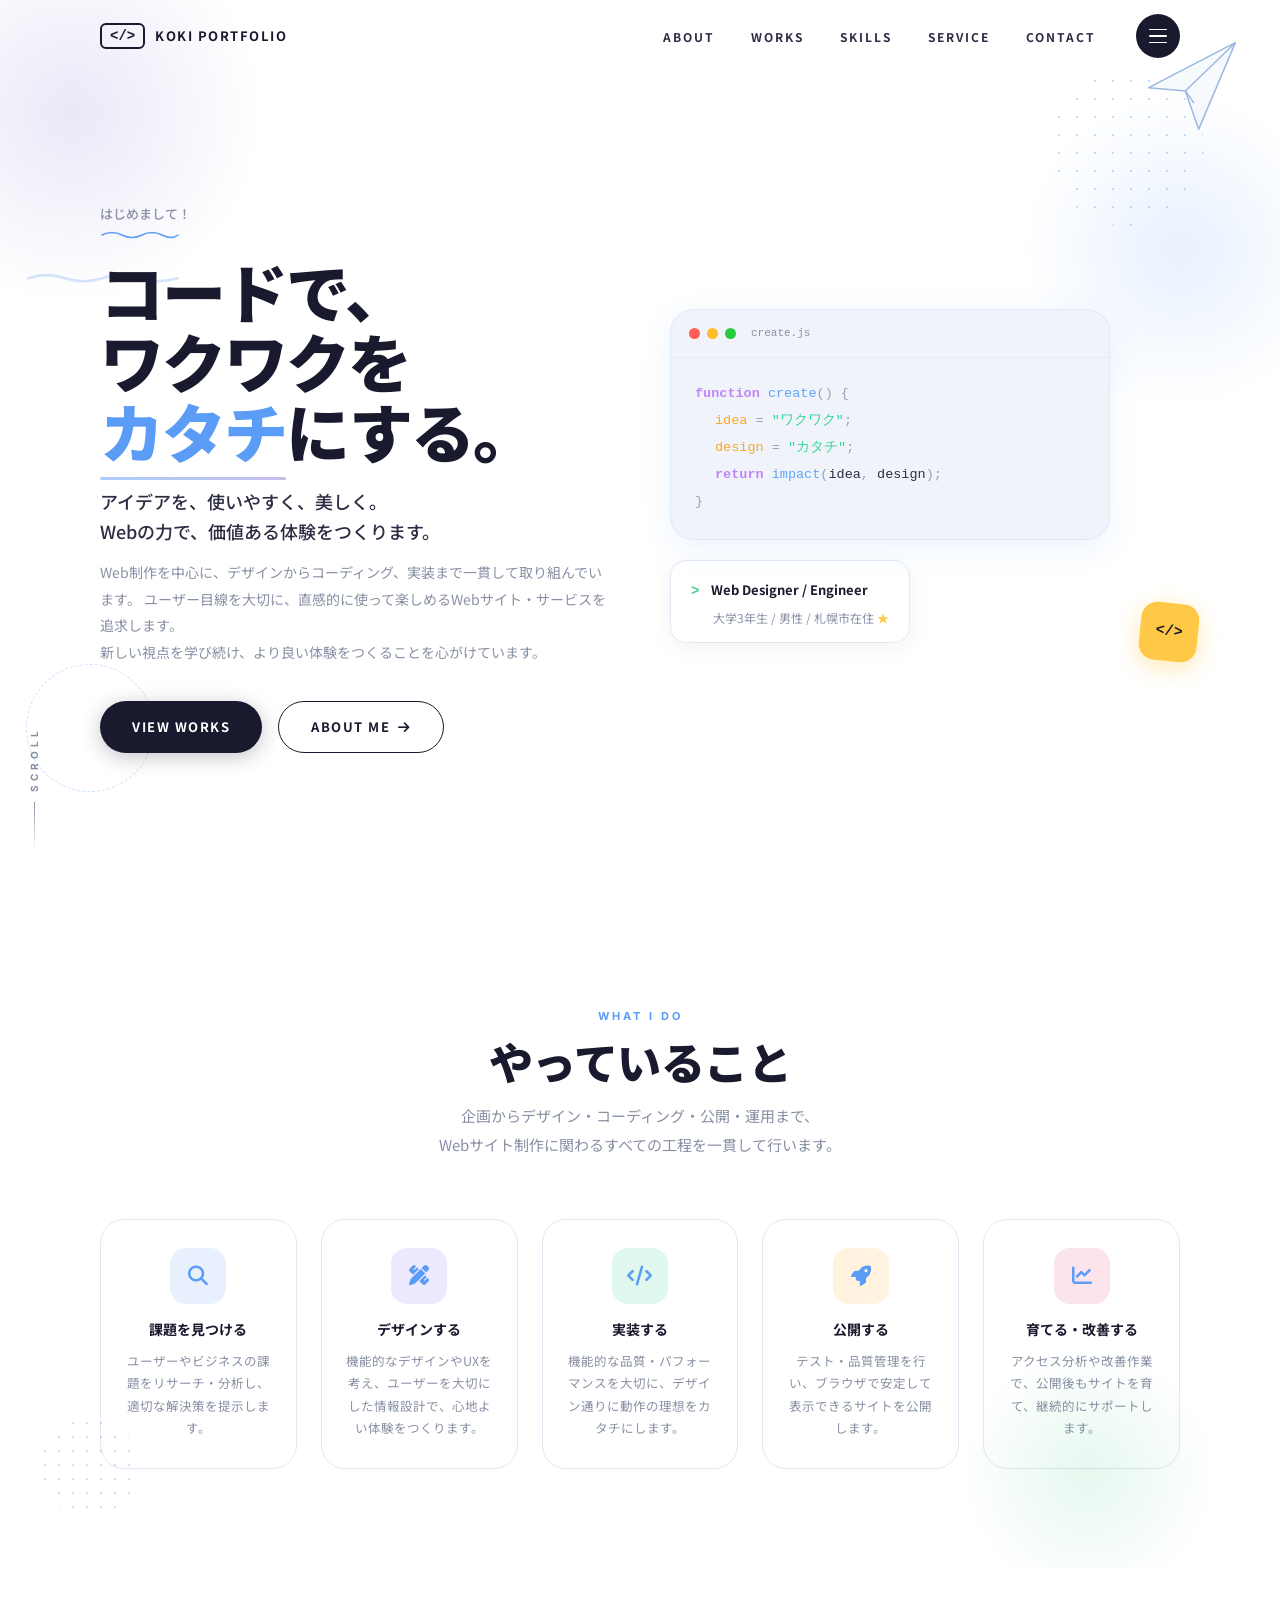
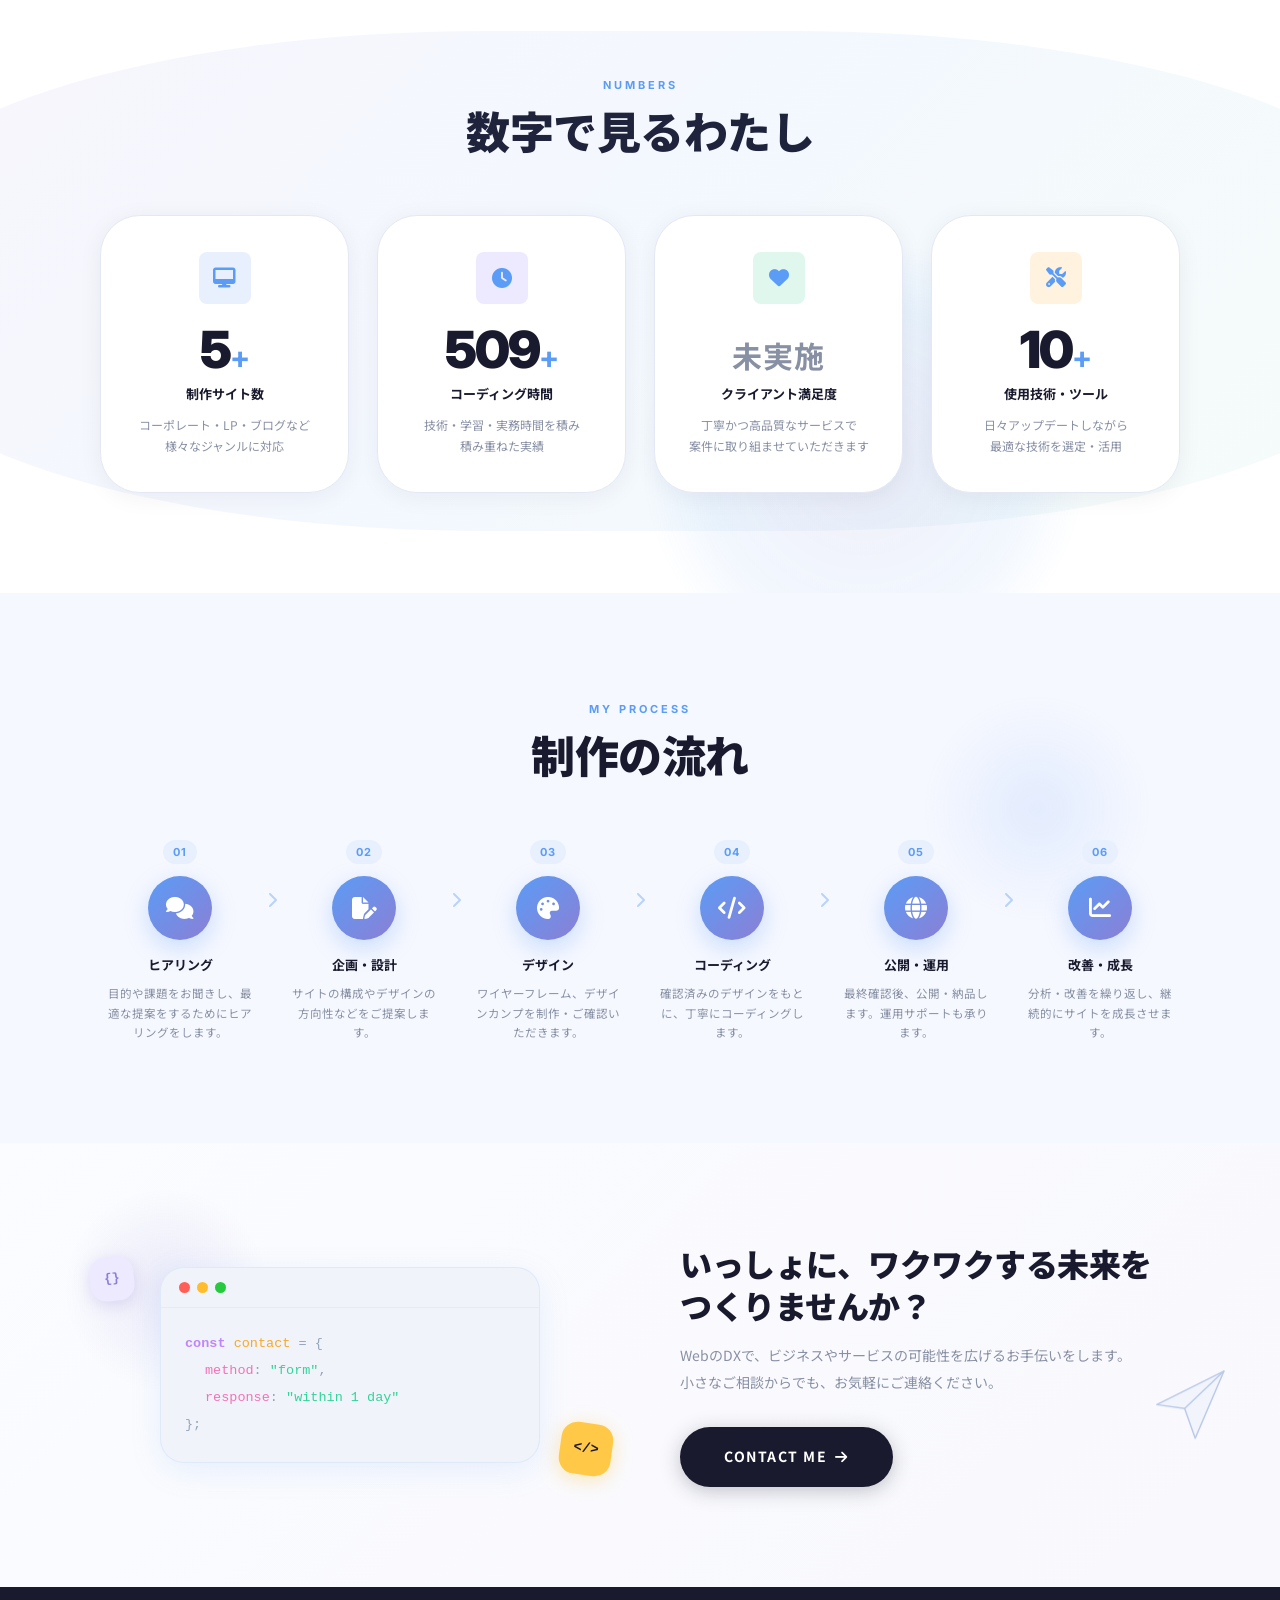
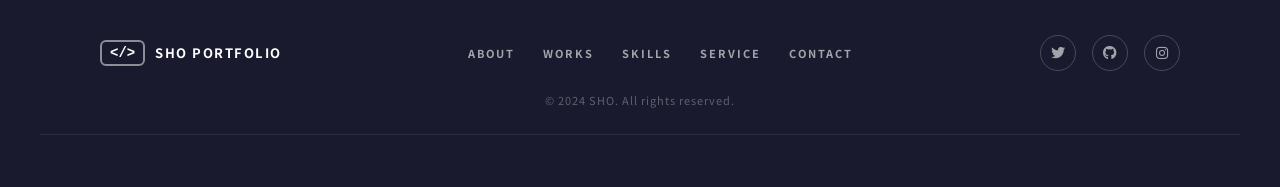
==== commit d8519dfe: "a" ====
--- a/portfoliov3/index.html
+++ b/portfoliov3/index.html
@@ -3,8 +3,8 @@
 <head>
   <meta charset="UTF-8">
   <meta name="viewport" content="width=device-width, initial-scale=1.0">
-  <title>SHO PORTFOLIO | Web Creator &amp; Engineer</title>
-  <meta name="description" content="アイデアをカタチにするWeb Creator & Engineer SHOのポートフォリオサイト。">
+  <title>KOKI PORTFOLIO | Web Designer & Engineer</title>
+  <meta name="description" content="アイデアをカタチにするWeb Designer & Engineer KOKIのポートフォリオサイト。">
   <link rel="preconnect" href="https://fonts.googleapis.com">
   <link rel="preconnect" href="https://fonts.gstatic.com" crossorigin>
   <link href="https://fonts.googleapis.com/css2?family=Noto+Sans+JP:wght@300;400;500;700;900&family=Inter:wght@300;400;500;600;700;900&display=swap" rel="stylesheet">
@@ -20,7 +20,7 @@
     <div class="container header-inner">
       <a href="index.html" class="logo">
         <span class="logo-bracket">&lt;/&gt;</span>
-        <span class="logo-text">SHO PORTFOLIO</span>
+        <span class="logo-text">KOKI PORTFOLIO</span>
       </a>
       <nav class="gnav" id="gnav">
         <ul class="gnav-list">
@@ -63,7 +63,7 @@
           <a href="#" class="fn-social-link" aria-label="GitHub"><i class="fab fa-github"></i></a>
           <a href="#" class="fn-social-link" aria-label="Instagram"><i class="fab fa-instagram"></i></a>
         </div>
-        <p class="fn-copy">&copy; 2024 SHO. All rights reserved.</p>
+        <p class="fn-copy">&copy; 2026 KOKI. All rights reserved.</p>
       </div>
     </div>
   </div>
@@ -112,7 +112,7 @@
             Webの力で、価値ある体験をつくります。
           </p>
           <p class="hero-desc">
-            Web制作を中心に、デザインからコーディング、実装まで一貫して取り組んでいます。<br>
+            Web制作を中心に、デザインからコーディング、実装まで一貫して取り組んでいます。
             ユーザー目線を大切に、直感的に使って楽しめるWebサイト・サービスを追求します。<br>
             新しい視点を学び続け、より良い体験をつくることを心がけています。
           </p>
@@ -144,8 +144,8 @@
           </div>
           <div class="hero-badge">
             <span class="badge-prompt">&gt;</span>
-            <span class="badge-role">Web Creator / Engineer</span>
-            <div class="badge-info">大学3年生 / 男性 / 東京都在住 <span class="badge-star">★</span></div>
+            <span class="badge-role">Web Designer / Engineer</span>
+            <div class="badge-info">大学3年生 / 男性 / 札幌市在住 <span class="badge-star">★</span></div>
           </div>
         </div>
       </div>
@@ -224,7 +224,7 @@
               <i class="fas fa-desktop"></i>
             </div>
             <div class="numbers-value">
-              <span class="counter" data-target="20">0</span><span class="numbers-unit">+</span>
+              <span class="counter" data-target="8">0</span><span class="numbers-unit">+</span>
             </div>
             <div class="numbers-label">制作サイト数</div>
             <p class="numbers-desc">コーポレート・LP・ブログなど<br>様々なジャンルに対応</p>
@@ -234,7 +234,7 @@
               <i class="fas fa-clock"></i>
             </div>
             <div class="numbers-value">
-              <span class="counter" data-target="1200">0</span><span class="numbers-unit">+</span>
+              <span class="counter" data-target="700">0</span><span class="numbers-unit">+</span>
             </div>
             <div class="numbers-label">コーディング時間</div>
             <p class="numbers-desc">技術・学習・実務時間を積み<br>積み重ねた実績</p>
@@ -244,17 +244,17 @@
               <i class="fas fa-heart"></i>
             </div>
             <div class="numbers-value">
-              <span class="counter" data-target="98">0</span><span class="numbers-unit">%</span>
+              <span class="numbers-static">未実施</span>
             </div>
             <div class="numbers-label">クライアント満足度</div>
-            <p class="numbers-desc">丁寧かつ高品質なサービスで<br>高い評価をいただいています</p>
+            <p class="numbers-desc">丁寧かつ高品質なサービスで<br>案件に取り組ませていただきます</p>
           </div>
           <div class="numbers-card" data-animate="scale-up" data-delay="300">
             <div class="numbers-icon-wrap" style="--icon-clr:#fff3e0">
               <i class="fas fa-screwdriver-wrench"></i>
             </div>
             <div class="numbers-value">
-              <span class="counter" data-target="12">0</span><span class="numbers-unit">+</span>
+              <span class="counter" data-target="14">0</span><span class="numbers-unit">+</span>
             </div>
             <div class="numbers-label">使用技術・ツール</div>
             <p class="numbers-desc">日々アップデートしながら<br>最適な技術を選定・活用</p>
--- a/portfoliov3/css/style.css
+++ b/portfoliov3/css/style.css
@@ -923,6 +923,13 @@
   color: var(--clr-accent);
   letter-spacing: 0;
 }
+.numbers-static {
+  font-size: clamp(22px, 2.4vw, 30px);
+  font-weight: 700;
+  color: var(--clr-text-muted);
+  letter-spacing: 0.04em;
+  font-family: var(--font);
+}
 
 .numbers-label {
   font-size: 13px;
@@ -3634,3 +3641,694 @@
   .service-cta-title { font-size: 24px; }
   .service-hero-links { flex-direction: column; align-items: flex-start; }
 }
+
+/* =====================================================
+   CONTACT PAGE
+   ===================================================== */
+
+/* ── Contact Hero ── */
+.contact-hero {
+  padding-top: calc(var(--header-h) + 60px);
+  padding-bottom: 60px;
+  position: relative;
+  overflow: hidden;
+  background: var(--clr-bg-soft);
+}
+.contact-hero-inner {
+  text-align: center;
+}
+.contact-page-title {
+  font-family: 'Inter', sans-serif;
+  font-size: clamp(72px, 14vw, 140px);
+  font-weight: 900;
+  letter-spacing: -4px;
+  line-height: 1;
+  color: var(--clr-primary);
+  margin-bottom: 12px;
+}
+.contact-page-sub {
+  font-size: 14px;
+  color: var(--clr-text-muted);
+  letter-spacing: 0.08em;
+}
+
+/* ── Contact Layout (2-col) ── */
+.contact-layout {
+  display: grid;
+  grid-template-columns: 1fr 1fr;
+  gap: 60px;
+  align-items: start;
+}
+
+/* ── Contact Left ── */
+.contact-left {
+  display: flex;
+  flex-direction: column;
+  gap: 40px;
+}
+.contact-lead-title {
+  font-size: clamp(18px, 2.4vw, 22px);
+  font-weight: 700;
+  line-height: 1.6;
+  color: var(--clr-primary);
+  margin-bottom: 16px;
+}
+.contact-lead-accent {
+  color: var(--clr-accent);
+}
+.contact-lead-desc {
+  font-size: 14px;
+  color: var(--clr-text-muted);
+  line-height: 1.9;
+}
+
+/* ── イラスト ── */
+.contact-illust {
+  position: relative;
+  height: 220px;
+  display: flex;
+  align-items: center;
+  justify-content: center;
+}
+.ci-window {
+  background: #fff;
+  border-radius: var(--radius-md);
+  box-shadow: var(--shadow-md);
+  border: 1px solid var(--clr-border);
+  overflow: hidden;
+  width: 220px;
+}
+.ci-win-bar {
+  background: var(--clr-bg-soft);
+  padding: 8px 12px;
+  display: flex;
+  gap: 6px;
+  align-items: center;
+  border-bottom: 1px solid var(--clr-border);
+}
+.ci-dot {
+  width: 9px; height: 9px;
+  border-radius: 50%;
+  background: #ddd;
+}
+.ci-dot:nth-child(1) { background: #ff6057; }
+.ci-dot:nth-child(2) { background: #ffbd2e; }
+.ci-dot:nth-child(3) { background: #27c93f; }
+.ci-win-body {
+  padding: 20px 16px;
+  display: flex;
+  align-items: center;
+  justify-content: center;
+}
+.ci-bubble {
+  background: linear-gradient(135deg, #eef3ff 0%, #ede9ff 100%);
+  border-radius: 16px 16px 16px 4px;
+  padding: 14px 18px;
+  font-size: 13px;
+  font-weight: 700;
+  line-height: 1.6;
+  color: var(--clr-primary);
+  text-align: center;
+  box-shadow: var(--shadow-sm);
+}
+.ci-plane {
+  position: absolute;
+  pointer-events: none;
+}
+.ci-plane-1 {
+  width: 60px;
+  top: 10px;
+  left: 10px;
+  animation: floatPlane 6s ease-in-out infinite;
+}
+.ci-plane-2 {
+  width: 44px;
+  bottom: 20px;
+  right: 20px;
+  animation: floatPlane 5s ease-in-out infinite reverse;
+  animation-delay: 1s;
+}
+@keyframes floatPlane {
+  0%, 100% { transform: translateY(0) rotate(-2deg); }
+  50% { transform: translateY(-10px) rotate(2deg); }
+}
+.ci-badge {
+  position: absolute;
+  bottom: 20px;
+  left: 30px;
+  width: 40px; height: 40px;
+  border-radius: 50%;
+  background: linear-gradient(135deg, #5b9cf6, #8b7fd4);
+  color: #fff;
+  display: flex;
+  align-items: center;
+  justify-content: center;
+  font-size: 13px;
+  font-weight: 700;
+  box-shadow: var(--shadow-sm);
+  animation: floatPlane 4s ease-in-out infinite;
+  animation-delay: 0.5s;
+}
+
+/* ── その他のご連絡先カード ── */
+.contact-other-card {
+  background: #fff;
+  border: 1px solid var(--clr-border);
+  border-radius: var(--radius-md);
+  padding: 28px;
+  box-shadow: var(--shadow-card);
+}
+.coc-title {
+  font-size: 13px;
+  font-weight: 700;
+  color: var(--clr-text-muted);
+  letter-spacing: 0.06em;
+  margin-bottom: 20px;
+  text-transform: uppercase;
+}
+.coc-list {
+  display: flex;
+  flex-direction: column;
+  gap: 16px;
+}
+.coc-item {
+  display: flex;
+  align-items: center;
+  gap: 16px;
+}
+.coc-icon {
+  flex-shrink: 0;
+  width: 40px; height: 40px;
+  border-radius: 10px;
+  background: var(--clr-accent-light);
+  color: var(--clr-accent);
+  display: flex;
+  align-items: center;
+  justify-content: center;
+  font-size: 15px;
+  transition: transform .25s var(--ease), background .25s;
+}
+.coc-item:hover .coc-icon {
+  transform: scale(1.12);
+  background: var(--clr-accent);
+  color: #fff;
+}
+.coc-info {
+  display: flex;
+  flex-direction: column;
+  gap: 2px;
+}
+.coc-label {
+  font-size: 11px;
+  color: var(--clr-text-muted);
+}
+.coc-value {
+  font-size: 13px;
+  font-weight: 600;
+  color: var(--clr-primary);
+  transition: color .2s;
+}
+a.coc-value:hover { color: var(--clr-accent); }
+
+/* ── Contact Form Card ── */
+.contact-form-card {
+  background: #fff;
+  border: 1px solid var(--clr-border);
+  border-radius: var(--radius-lg);
+  padding: 40px;
+  box-shadow: var(--shadow-md);
+}
+.cfc-header {
+  display: flex;
+  align-items: center;
+  gap: 12px;
+  margin-bottom: 32px;
+}
+.cfc-header-icon {
+  width: 40px; height: 40px;
+  border-radius: 10px;
+  background: var(--clr-accent-light);
+  color: var(--clr-accent);
+  display: flex;
+  align-items: center;
+  justify-content: center;
+  font-size: 16px;
+}
+.cfc-title {
+  font-size: 18px;
+  font-weight: 700;
+  color: var(--clr-primary);
+}
+
+/* ── Form Groups ── */
+.contact-form {
+  display: flex;
+  flex-direction: column;
+  gap: 24px;
+}
+.cf-group {
+  display: flex;
+  flex-direction: column;
+  gap: 8px;
+}
+.cf-label {
+  display: flex;
+  align-items: center;
+  gap: 8px;
+  font-size: 13px;
+  font-weight: 600;
+  color: var(--clr-primary);
+  cursor: pointer;
+}
+
+/* バッジ */
+.cf-badge {
+  display: inline-flex;
+  align-items: center;
+  padding: 2px 7px;
+  border-radius: var(--radius-full);
+  font-size: 10px;
+  font-weight: 700;
+  letter-spacing: 0.04em;
+}
+.cf-badge-required {
+  background: #fff0f0;
+  color: #e05252;
+}
+.cf-badge-optional {
+  background: var(--clr-bg-soft);
+  color: var(--clr-text-muted);
+}
+
+/* テキスト入力 */
+.cf-input {
+  width: 100%;
+  height: 48px;
+  padding: 0 16px;
+  border: 1.5px solid var(--clr-border);
+  border-radius: var(--radius-sm);
+  font-family: var(--font);
+  font-size: 14px;
+  color: var(--clr-primary);
+  background: var(--clr-bg-soft);
+  transition: border-color .2s, box-shadow .2s, background .2s;
+  outline: none;
+}
+.cf-input::placeholder { color: #bcc4d4; }
+.cf-input:focus {
+  border-color: var(--clr-accent);
+  background: #fff;
+  box-shadow: 0 0 0 3px rgba(91,156,246,.15);
+}
+
+/* ラジオボタン */
+.cf-radio-group {
+  display: flex;
+  gap: 24px;
+  flex-wrap: wrap;
+}
+.cf-radio-label {
+  display: flex;
+  align-items: center;
+  gap: 8px;
+  font-size: 14px;
+  color: var(--clr-text);
+  cursor: pointer;
+  user-select: none;
+}
+.cf-radio-label input[type="radio"] {
+  position: absolute;
+  opacity: 0;
+  width: 0; height: 0;
+}
+.cf-radio-custom {
+  width: 18px; height: 18px;
+  border-radius: 50%;
+  border: 2px solid var(--clr-border);
+  background: var(--clr-bg-soft);
+  flex-shrink: 0;
+  position: relative;
+  transition: border-color .2s, background .2s;
+}
+.cf-radio-custom::after {
+  content: '';
+  position: absolute;
+  inset: 3px;
+  border-radius: 50%;
+  background: var(--clr-accent);
+  opacity: 0;
+  transform: scale(0);
+  transition: opacity .2s, transform .2s var(--ease-spring);
+}
+.cf-radio-label input[type="radio"]:checked + .cf-radio-custom {
+  border-color: var(--clr-accent);
+  background: #fff;
+}
+.cf-radio-label input[type="radio"]:checked + .cf-radio-custom::after {
+  opacity: 1;
+  transform: scale(1);
+}
+.cf-radio-label:hover .cf-radio-custom {
+  border-color: var(--clr-accent);
+}
+
+/* セレクトボックス */
+.cf-select-wrap {
+  position: relative;
+}
+.cf-select {
+  width: 100%;
+  height: 48px;
+  padding: 0 40px 0 16px;
+  border: 1.5px solid var(--clr-border);
+  border-radius: var(--radius-sm);
+  font-family: var(--font);
+  font-size: 14px;
+  color: var(--clr-primary);
+  background: var(--clr-bg-soft);
+  appearance: none;
+  -webkit-appearance: none;
+  cursor: pointer;
+  outline: none;
+  transition: border-color .2s, box-shadow .2s, background .2s;
+}
+.cf-select:focus {
+  border-color: var(--clr-accent);
+  background: #fff;
+  box-shadow: 0 0 0 3px rgba(91,156,246,.15);
+}
+.cf-select-icon {
+  position: absolute;
+  right: 14px;
+  top: 50%;
+  transform: translateY(-50%);
+  font-size: 12px;
+  color: var(--clr-text-muted);
+  pointer-events: none;
+  transition: transform .2s;
+}
+.cf-select:focus + .cf-select-icon {
+  transform: translateY(-50%) rotate(180deg);
+}
+
+/* テキストエリア */
+.cf-textarea-wrap {
+  position: relative;
+}
+.cf-textarea {
+  width: 100%;
+  padding: 14px 16px;
+  border: 1.5px solid var(--clr-border);
+  border-radius: var(--radius-sm);
+  font-family: var(--font);
+  font-size: 14px;
+  color: var(--clr-primary);
+  background: var(--clr-bg-soft);
+  resize: vertical;
+  min-height: 140px;
+  line-height: 1.7;
+  outline: none;
+  transition: border-color .2s, box-shadow .2s, background .2s;
+}
+.cf-textarea::placeholder { color: #bcc4d4; }
+.cf-textarea:focus {
+  border-color: var(--clr-accent);
+  background: #fff;
+  box-shadow: 0 0 0 3px rgba(91,156,246,.15);
+}
+.cf-char-count {
+  position: absolute;
+  right: 12px;
+  bottom: 10px;
+  font-size: 11px;
+  color: var(--clr-text-muted);
+  pointer-events: none;
+}
+#charCount { font-weight: 600; color: var(--clr-text); }
+
+/* チェックボックス */
+.cf-group-privacy {
+  padding-top: 4px;
+}
+.cf-checkbox-label {
+  display: flex;
+  align-items: center;
+  gap: 10px;
+  cursor: pointer;
+  user-select: none;
+}
+.cf-checkbox-label input[type="checkbox"] {
+  position: absolute;
+  opacity: 0;
+  width: 0; height: 0;
+}
+.cf-checkbox-custom {
+  flex-shrink: 0;
+  width: 18px; height: 18px;
+  border-radius: 4px;
+  border: 2px solid var(--clr-border);
+  background: var(--clr-bg-soft);
+  display: flex;
+  align-items: center;
+  justify-content: center;
+  transition: border-color .2s, background .2s;
+}
+.cf-checkbox-custom::after {
+  content: '';
+  width: 9px; height: 5px;
+  border-left: 2px solid #fff;
+  border-bottom: 2px solid #fff;
+  transform: rotate(-45deg) translateY(-1px);
+  opacity: 0;
+  transition: opacity .15s;
+}
+.cf-checkbox-label input[type="checkbox"]:checked + .cf-checkbox-custom {
+  background: var(--clr-accent);
+  border-color: var(--clr-accent);
+}
+.cf-checkbox-label input[type="checkbox"]:checked + .cf-checkbox-custom::after {
+  opacity: 1;
+}
+.cf-checkbox-text {
+  font-size: 13px;
+  color: var(--clr-text);
+}
+
+/* 送信ボタン */
+.cf-submit {
+  width: 100%;
+  padding: 16px;
+  font-size: 15px;
+  font-weight: 700;
+  letter-spacing: 0.04em;
+  display: flex;
+  align-items: center;
+  justify-content: center;
+  gap: 10px;
+  border-radius: var(--radius-full);
+  margin-top: 4px;
+}
+.cf-submit i { font-size: 14px; }
+
+/* 送信後メッセージ */
+.cf-note {
+  font-size: 12px;
+  color: var(--clr-text-muted);
+  line-height: 1.8;
+  text-align: center;
+  padding-top: 4px;
+}
+
+/* ── FAQ (CONTACTページ) ── */
+.contact-faq {
+  background: var(--clr-bg-soft);
+}
+.contact-faq .section-header {
+  margin-bottom: 40px;
+}
+.section-line {
+  display: flex;
+  justify-content: center;
+  margin-top: 12px;
+}
+.section-line svg {
+  width: 80px;
+}
+.contact-faq-item {
+  background: #fff;
+  border: 1px solid var(--clr-border);
+  border-radius: var(--radius-md);
+  margin-bottom: 12px;
+  overflow: hidden;
+  transition: box-shadow .25s;
+}
+.contact-faq-item:hover {
+  box-shadow: var(--shadow-sm);
+}
+.contact-faq-q {
+  width: 100%;
+  display: flex;
+  align-items: center;
+  gap: 16px;
+  padding: 20px 24px;
+  text-align: left;
+  background: transparent;
+  border: none;
+  cursor: pointer;
+  transition: background .2s;
+}
+.contact-faq-q:hover {
+  background: var(--clr-bg-soft);
+}
+.faq-q-badge {
+  flex-shrink: 0;
+  width: 32px; height: 32px;
+  border-radius: 50%;
+  background: var(--clr-accent-light);
+  color: var(--clr-accent);
+  display: flex;
+  align-items: center;
+  justify-content: center;
+  font-size: 14px;
+  font-weight: 900;
+  font-family: 'Inter', sans-serif;
+}
+.faq-q-text {
+  flex: 1;
+  font-size: 15px;
+  font-weight: 600;
+  color: var(--clr-primary);
+}
+.faq-q-icon {
+  flex-shrink: 0;
+  width: 28px; height: 28px;
+  border-radius: 50%;
+  border: 1px solid var(--clr-border);
+  display: flex;
+  align-items: center;
+  justify-content: center;
+  font-size: 11px;
+  color: var(--clr-text-muted);
+  transition: transform .35s var(--ease), border-color .2s, color .2s;
+}
+.contact-faq-q[aria-expanded="true"] .faq-q-icon {
+  transform: rotate(180deg);
+  border-color: var(--clr-accent);
+  color: var(--clr-accent);
+}
+.contact-faq-a {
+  overflow: hidden;
+  max-height: 0;
+  transition: max-height .4s cubic-bezier(.4,0,.2,1), padding .35s;
+  padding: 0 24px;
+}
+.contact-faq-a:not([hidden]) {
+  padding-bottom: 20px;
+}
+.contact-faq-a p {
+  font-size: 14px;
+  line-height: 1.9;
+  color: var(--clr-text-muted);
+  padding-left: 48px;
+}
+
+/* ── SNS Section ── */
+.contact-sns {
+  background: var(--clr-bg);
+}
+.sns-links {
+  display: flex;
+  justify-content: center;
+  gap: 32px;
+  flex-wrap: wrap;
+  margin-top: 48px;
+}
+.sns-link-item {
+  display: flex;
+  flex-direction: column;
+  align-items: center;
+  gap: 10px;
+  text-decoration: none;
+  transition: transform .3s var(--ease-spring);
+}
+.sns-link-item:hover {
+  transform: translateY(-6px);
+}
+.sns-link-icon {
+  width: 68px; height: 68px;
+  border-radius: 50%;
+  display: flex;
+  align-items: center;
+  justify-content: center;
+  font-size: 24px;
+  color: #fff;
+  transition: box-shadow .25s, transform .25s;
+  box-shadow: var(--shadow-sm);
+}
+.sns-link-item:hover .sns-link-icon {
+  box-shadow: var(--shadow-md);
+}
+.sns-icon-x        { background: #000; }
+.sns-icon-github   { background: #24292e; }
+.sns-icon-dribbble { background: #ea4c89; }
+.sns-icon-note     { background: #41c9b4; }
+.sns-link-name {
+  font-size: 13px;
+  font-weight: 700;
+  color: var(--clr-primary);
+}
+.sns-link-handle {
+  font-size: 11px;
+  color: var(--clr-text-muted);
+}
+
+/* ── ページトップへ戻るボタン ── */
+.page-top-btn {
+  position: fixed;
+  right: 24px;
+  bottom: 24px;
+  width: 44px; height: 44px;
+  border-radius: 50%;
+  background: var(--clr-primary);
+  color: #fff;
+  display: flex;
+  align-items: center;
+  justify-content: center;
+  font-size: 14px;
+  box-shadow: var(--shadow-md);
+  z-index: 900;
+  opacity: 0;
+  transform: translateY(16px);
+  transition: opacity .3s, transform .3s, background .2s;
+  cursor: pointer;
+  border: none;
+}
+.page-top-btn.is-visible {
+  opacity: 1;
+  transform: translateY(0);
+}
+.page-top-btn:hover {
+  background: var(--clr-accent);
+}
+
+/* ── Contact Responsive ── */
+@media (max-width: 1024px) {
+  .contact-layout { grid-template-columns: 1fr; gap: 48px; }
+  .contact-right { max-width: 600px; margin: 0 auto; width: 100%; }
+}
+@media (max-width: 768px) {
+  .contact-page-title { font-size: clamp(60px, 18vw, 100px); letter-spacing: -3px; }
+  .contact-form-card { padding: 28px 20px; }
+  .cf-radio-group { gap: 16px; }
+  .sns-links { gap: 20px; }
+  .sns-link-icon { width: 58px; height: 58px; font-size: 20px; }
+  .contact-faq-q { padding: 16px 18px; }
+  .contact-faq-a p { padding-left: 0; }
+}
+@media (max-width: 480px) {
+  .contact-page-title { font-size: 56px; letter-spacing: -3px; }
+  .contact-hero { padding-top: calc(var(--header-h) + 40px); padding-bottom: 40px; }
+  .cf-radio-group { flex-direction: column; gap: 12px; }
+  .contact-form-card { padding: 24px 16px; }
+  .sns-links { gap: 16px; }
+}
